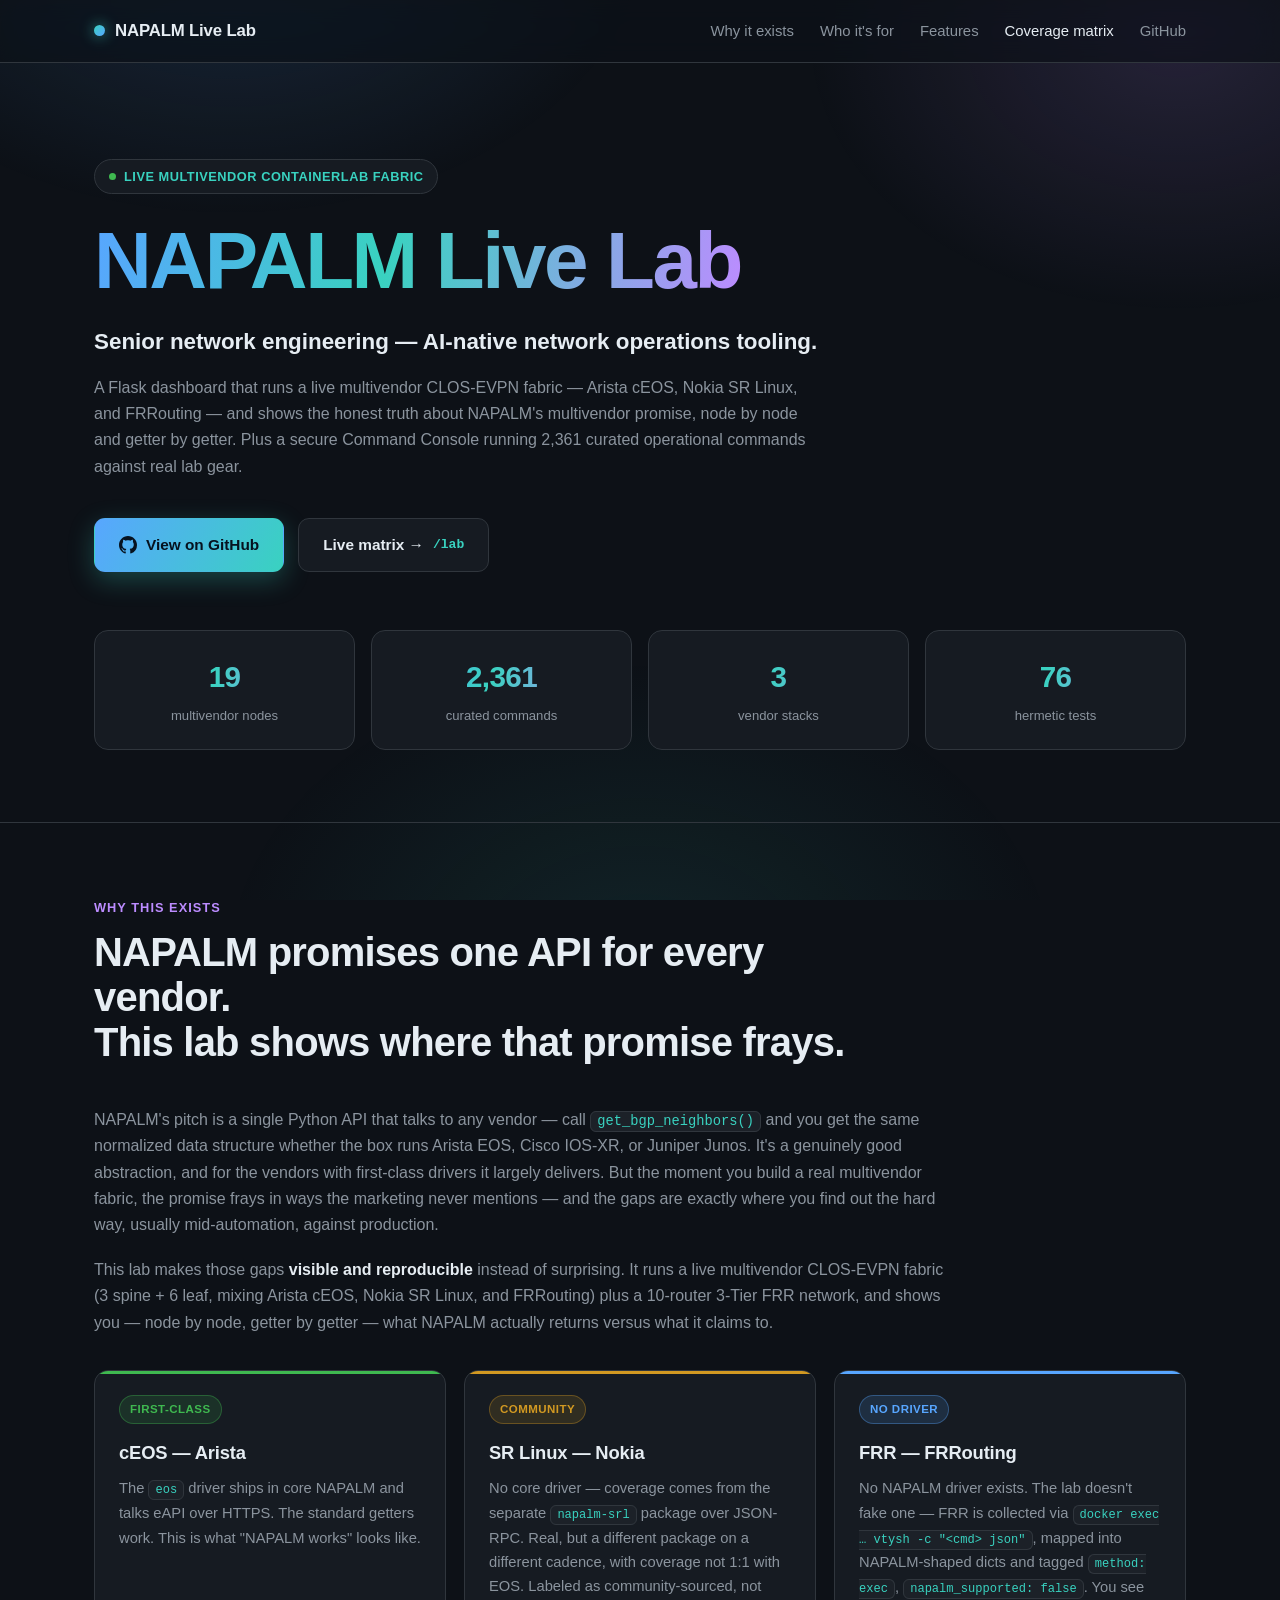
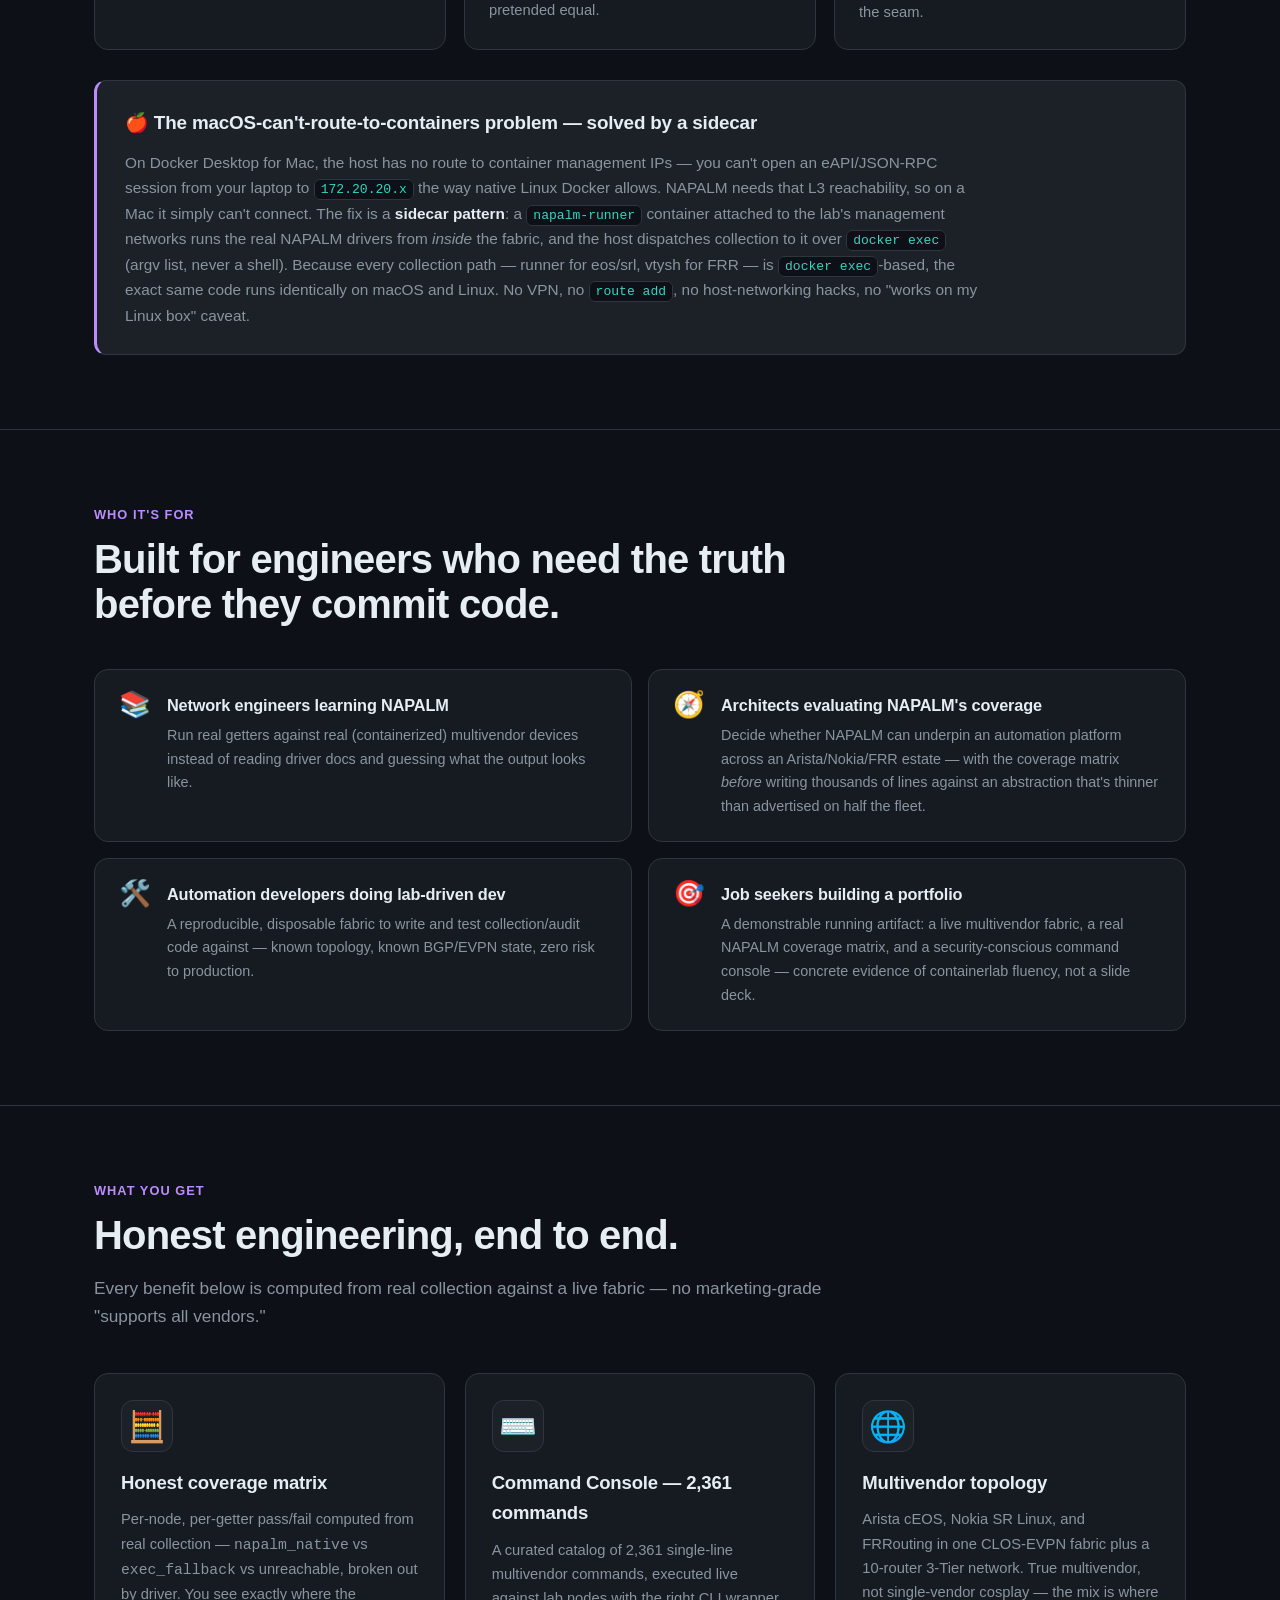
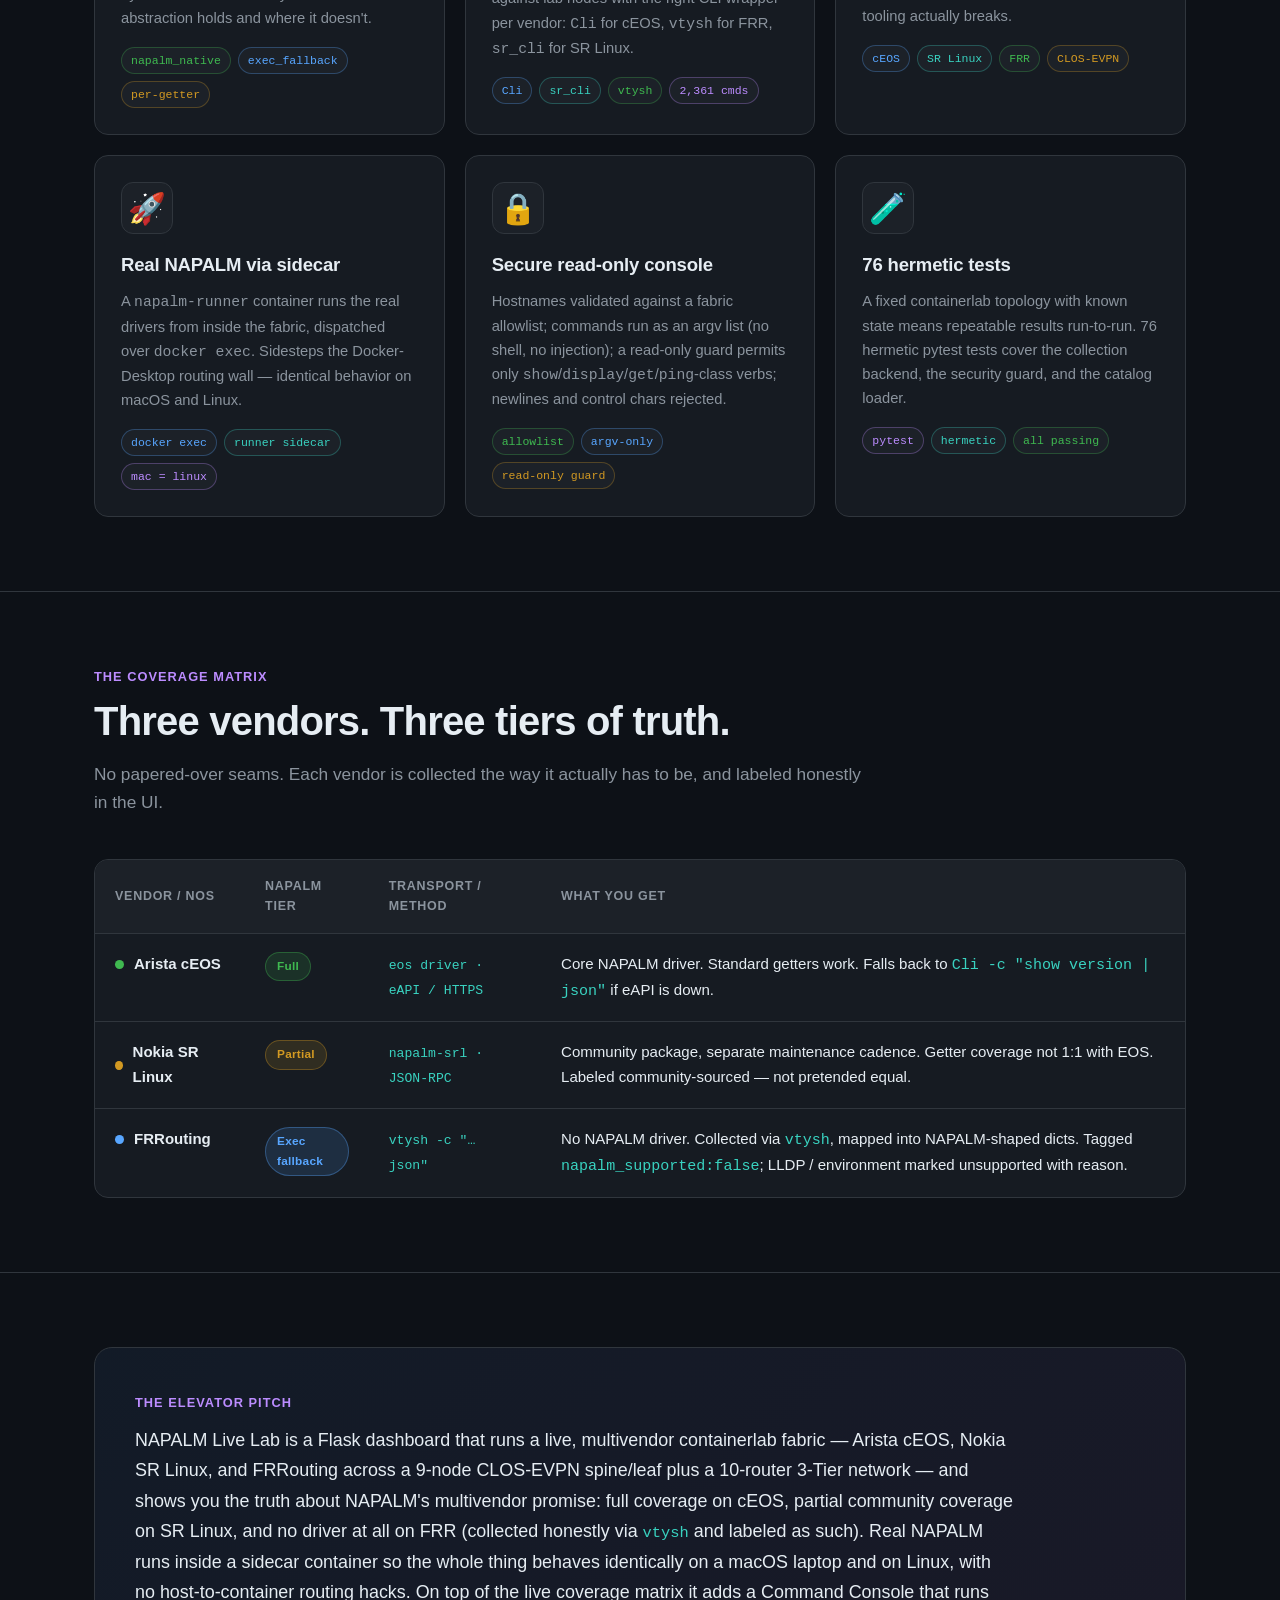
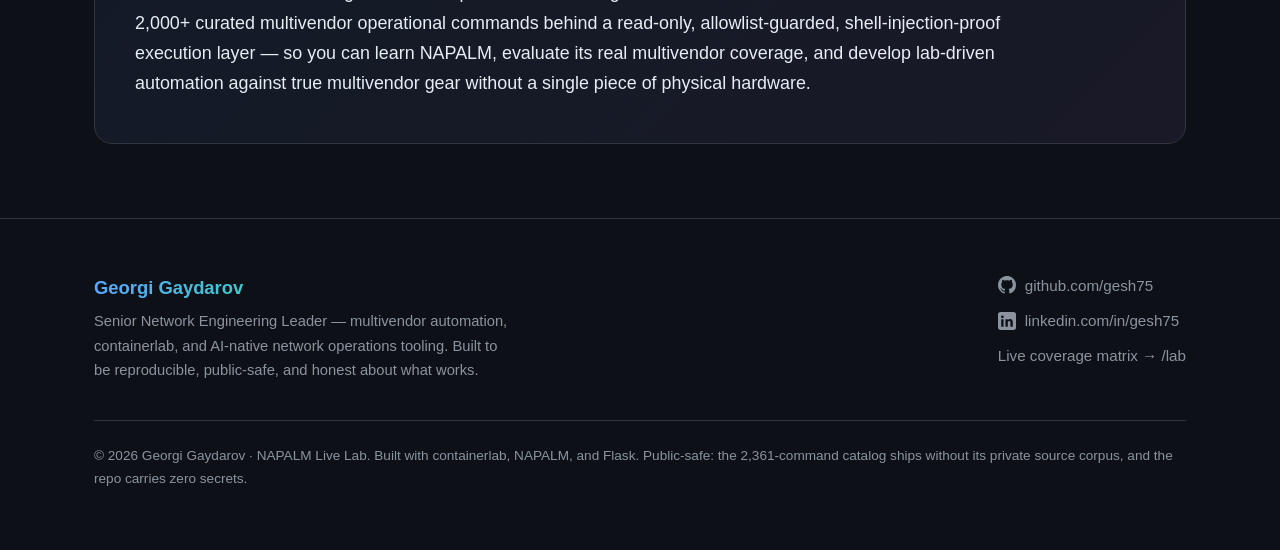
==== docs/index.html @ d0a453bf "feat: Command Console + docs + security hardening for public release Adds the Command Console — a cu" ====
<!DOCTYPE html>
<html lang="en">
<head>
<meta charset="UTF-8">
<meta name="viewport" content="width=device-width, initial-scale=1.0">
<title>NAPALM Live Lab — Multivendor Network Automation Truth Engine</title>
<meta name="description" content="A live multivendor containerlab fabric (Arista cEOS, Nokia SR Linux, FRRouting) that shows the honest truth about NAPALM's multivendor coverage — plus a secure command console running 2,361 curated operational commands.">
<meta name="author" content="Georgi Gaydarov">
<meta property="og:title" content="NAPALM Live Lab">
<meta property="og:description" content="Senior network engineering — AI-native network operations tooling. A live multivendor coverage matrix and secure command console for NAPALM.">
<meta property="og:type" content="website">
<style>
  :root{
    --bg:#0d1117;
    --card:#161b22;
    --card-2:#1c2128;
    --border:#30363d;
    --text:#e6edf3;
    --muted:#8b949e;
    --blue:#58a6ff;
    --cyan:#39d2c0;
    --green:#3fb950;
    --orange:#d29922;
    --purple:#bc8cff;
    --radius:14px;
    --maxw:1140px;
    --font:-apple-system,BlinkMacSystemFont,"Segoe UI",Roboto,Helvetica,Arial,"Apple Color Emoji","Segoe UI Emoji",sans-serif;
    --mono:ui-monospace,SFMono-Regular,"SF Mono",Menlo,Consolas,"Liberation Mono",monospace;
  }
  *{box-sizing:border-box;margin:0;padding:0;}
  html{scroll-behavior:smooth;}
  body{
    background:var(--bg);
    color:var(--text);
    font-family:var(--font);
    line-height:1.65;
    font-size:16px;
    -webkit-font-smoothing:antialiased;
    overflow-x:hidden;
  }
  a{color:var(--blue);text-decoration:none;transition:color .15s ease;}
  a:hover{color:var(--cyan);}
  .wrap{max-width:var(--maxw);margin:0 auto;padding:0 24px;}
  .gradient-text{
    background:linear-gradient(100deg,var(--blue) 0%,var(--cyan) 45%,var(--purple) 100%);
    -webkit-background-clip:text;
    background-clip:text;
    -webkit-text-fill-color:transparent;
    color:transparent;
  }

  /* ===== Background glow ===== */
  .bg-glow{
    position:fixed;inset:0;z-index:-1;pointer-events:none;
    background:
      radial-gradient(700px 480px at 18% -8%, rgba(88,166,255,.16), transparent 60%),
      radial-gradient(620px 460px at 92% 4%, rgba(188,140,255,.14), transparent 60%),
      radial-gradient(700px 520px at 50% 108%, rgba(57,210,192,.10), transparent 60%);
  }

  /* ===== Nav ===== */
  nav{
    position:sticky;top:0;z-index:50;
    backdrop-filter:saturate(160%) blur(12px);
    background:rgba(13,17,23,.72);
    border-bottom:1px solid var(--border);
  }
  nav .wrap{display:flex;align-items:center;justify-content:space-between;height:62px;}
  .brand{display:flex;align-items:center;gap:10px;font-weight:700;font-size:1.05rem;letter-spacing:-.01em;}
  .brand .dot{
    width:11px;height:11px;border-radius:50%;
    background:linear-gradient(135deg,var(--cyan),var(--blue));
    box-shadow:0 0 14px rgba(57,210,192,.7);
  }
  .nav-links{display:flex;gap:26px;align-items:center;}
  .nav-links a{color:var(--muted);font-size:.93rem;font-weight:500;}
  .nav-links a:hover{color:var(--text);}
  @media(max-width:720px){.nav-links{display:none;}}

  /* ===== Hero ===== */
  header.hero{padding:96px 0 72px;position:relative;}
  .eyebrow{
    display:inline-flex;align-items:center;gap:8px;
    font-size:.8rem;font-weight:600;letter-spacing:.04em;text-transform:uppercase;
    color:var(--cyan);
    border:1px solid var(--border);
    background:var(--card);
    padding:6px 14px;border-radius:999px;margin-bottom:26px;
  }
  .eyebrow .pulse{
    width:7px;height:7px;border-radius:50%;background:var(--green);
    box-shadow:0 0 0 0 rgba(63,185,80,.7);
    animation:pulse 2s infinite;
  }
  @keyframes pulse{
    0%{box-shadow:0 0 0 0 rgba(63,185,80,.6);}
    70%{box-shadow:0 0 0 9px rgba(63,185,80,0);}
    100%{box-shadow:0 0 0 0 rgba(63,185,80,0);}
  }
  h1.title{
    font-size:clamp(2.6rem,7vw,5rem);
    line-height:1.02;
    letter-spacing:-.03em;
    font-weight:800;
    margin-bottom:22px;
  }
  .tagline{
    font-size:clamp(1.05rem,2.4vw,1.4rem);
    color:var(--muted);
    max-width:760px;
    margin-bottom:14px;
    font-weight:400;
  }
  .tagline strong{color:var(--text);font-weight:600;}
  .subline{
    font-size:1rem;color:var(--muted);max-width:720px;margin-bottom:38px;
  }
  .cta{display:flex;gap:14px;flex-wrap:wrap;}
  .btn{
    display:inline-flex;align-items:center;gap:9px;
    padding:13px 24px;border-radius:11px;font-weight:600;font-size:.96rem;
    border:1px solid var(--border);transition:transform .15s ease,border-color .15s ease,box-shadow .15s ease;
  }
  .btn:hover{transform:translateY(-2px);}
  .btn-primary{
    background:linear-gradient(120deg,var(--blue),var(--cyan));
    color:#06121f;border-color:transparent;
    box-shadow:0 8px 26px rgba(57,210,192,.28);
  }
  .btn-primary:hover{color:#06121f;box-shadow:0 12px 34px rgba(57,210,192,.42);}
  .btn-ghost{background:var(--card);color:var(--text);}
  .btn-ghost:hover{border-color:var(--blue);color:var(--text);}

  /* ===== Stat strip ===== */
  .stats{
    display:grid;grid-template-columns:repeat(4,1fr);gap:16px;margin-top:58px;
  }
  .stat{
    background:var(--card);border:1px solid var(--border);border-radius:var(--radius);
    padding:22px 20px;text-align:center;
  }
  .stat .num{font-size:1.85rem;font-weight:800;letter-spacing:-.02em;}
  .stat .lbl{font-size:.82rem;color:var(--muted);margin-top:4px;}
  @media(max-width:720px){.stats{grid-template-columns:repeat(2,1fr);}}

  /* ===== Section scaffolding ===== */
  section{padding:74px 0;border-top:1px solid var(--border);}
  .section-head{margin-bottom:42px;max-width:780px;}
  .kicker{
    font-size:.8rem;font-weight:700;letter-spacing:.08em;text-transform:uppercase;
    color:var(--purple);margin-bottom:12px;
  }
  h2{font-size:clamp(1.7rem,3.6vw,2.5rem);font-weight:800;letter-spacing:-.02em;line-height:1.12;margin-bottom:16px;}
  .lead{color:var(--muted);font-size:1.08rem;}

  /* ===== Why prose ===== */
  .prose p{color:var(--muted);margin-bottom:18px;max-width:860px;}
  .prose p strong{color:var(--text);}
  .prose code{
    font-family:var(--mono);font-size:.86em;
    background:var(--card-2);border:1px solid var(--border);
    padding:2px 6px;border-radius:6px;color:var(--cyan);
  }
  .reality-grid{display:grid;grid-template-columns:repeat(3,1fr);gap:18px;margin:34px 0 8px;}
  .reality{
    background:var(--card);border:1px solid var(--border);border-radius:var(--radius);
    padding:24px;position:relative;overflow:hidden;
  }
  .reality::before{content:"";position:absolute;top:0;left:0;right:0;height:3px;}
  .reality.full::before{background:var(--green);}
  .reality.partial::before{background:var(--orange);}
  .reality.exec::before{background:var(--blue);}
  .reality .badge{
    display:inline-block;font-size:.72rem;font-weight:700;letter-spacing:.04em;text-transform:uppercase;
    padding:4px 10px;border-radius:999px;margin-bottom:14px;
  }
  .reality.full .badge{background:rgba(63,185,80,.14);color:var(--green);border:1px solid rgba(63,185,80,.35);}
  .reality.partial .badge{background:rgba(210,153,34,.14);color:var(--orange);border:1px solid rgba(210,153,34,.35);}
  .reality.exec .badge{background:rgba(88,166,255,.14);color:var(--blue);border:1px solid rgba(88,166,255,.35);}
  .reality h3{font-size:1.15rem;margin-bottom:8px;letter-spacing:-.01em;}
  .reality p{font-size:.92rem;color:var(--muted);margin:0;}
  .reality code{font-family:var(--mono);font-size:.82em;color:var(--cyan);}
  @media(max-width:840px){.reality-grid{grid-template-columns:1fr;}}

  .callout{
    margin-top:30px;background:var(--card-2);border:1px solid var(--border);
    border-left:3px solid var(--purple);border-radius:12px;padding:26px 28px;
  }
  .callout h3{font-size:1.18rem;margin-bottom:12px;display:flex;align-items:center;gap:10px;letter-spacing:-.01em;}
  .callout p{color:var(--muted);font-size:.96rem;margin-bottom:0;}
  .callout code{
    font-family:var(--mono);font-size:.85em;background:var(--bg);
    border:1px solid var(--border);padding:2px 6px;border-radius:6px;color:var(--cyan);
  }

  /* ===== Audience pills ===== */
  .audience{display:grid;grid-template-columns:repeat(2,1fr);gap:16px;}
  .aud{
    background:var(--card);border:1px solid var(--border);border-radius:var(--radius);
    padding:22px 24px;display:flex;gap:16px;align-items:flex-start;
  }
  .aud .ico{font-size:1.6rem;line-height:1;flex-shrink:0;}
  .aud h4{font-size:1.02rem;margin-bottom:5px;letter-spacing:-.01em;}
  .aud p{font-size:.9rem;color:var(--muted);margin:0;}
  @media(max-width:760px){.audience{grid-template-columns:1fr;}}

  /* ===== Feature cards ===== */
  .cards{display:grid;grid-template-columns:repeat(3,1fr);gap:20px;}
  .card{
    background:var(--card);border:1px solid var(--border);border-radius:var(--radius);
    padding:26px;transition:transform .18s ease,border-color .18s ease,box-shadow .18s ease;
    position:relative;
  }
  .card:hover{transform:translateY(-4px);border-color:var(--blue);box-shadow:0 16px 40px rgba(0,0,0,.35);}
  .card .icon{
    font-size:1.9rem;width:52px;height:52px;border-radius:12px;
    display:flex;align-items:center;justify-content:center;
    background:var(--card-2);border:1px solid var(--border);margin-bottom:16px;
  }
  .card h3{font-size:1.16rem;margin-bottom:9px;letter-spacing:-.01em;}
  .card p{font-size:.92rem;color:var(--muted);margin-bottom:16px;}
  .tags{display:flex;flex-wrap:wrap;gap:7px;}
  .tag{
    font-family:var(--mono);font-size:.72rem;font-weight:500;
    background:var(--card-2);border:1px solid var(--border);
    color:var(--muted);padding:3px 9px;border-radius:999px;
  }
  .tag.b{color:var(--blue);border-color:rgba(88,166,255,.3);}
  .tag.c{color:var(--cyan);border-color:rgba(57,210,192,.3);}
  .tag.g{color:var(--green);border-color:rgba(63,185,80,.3);}
  .tag.o{color:var(--orange);border-color:rgba(210,153,34,.3);}
  .tag.p{color:var(--purple);border-color:rgba(188,140,255,.3);}
  @media(max-width:920px){.cards{grid-template-columns:repeat(2,1fr);}}
  @media(max-width:620px){.cards{grid-template-columns:1fr;}}

  /* ===== Coverage table ===== */
  .table-wrap{
    border:1px solid var(--border);border-radius:var(--radius);overflow:hidden;
    background:var(--card);
  }
  table{width:100%;border-collapse:collapse;font-size:.94rem;}
  thead th{
    text-align:left;padding:16px 20px;font-size:.78rem;font-weight:700;
    letter-spacing:.06em;text-transform:uppercase;color:var(--muted);
    background:var(--card-2);border-bottom:1px solid var(--border);
  }
  tbody td{padding:18px 20px;border-bottom:1px solid var(--border);vertical-align:top;}
  tbody tr:last-child td{border-bottom:none;}
  tbody tr:hover{background:rgba(88,166,255,.04);}
  .vendor{font-weight:700;display:flex;align-items:center;gap:10px;}
  .vendor .swatch{width:9px;height:9px;border-radius:50%;}
  .pill{
    display:inline-block;font-size:.74rem;font-weight:700;padding:4px 11px;border-radius:999px;
    letter-spacing:.02em;
  }
  .pill.full{background:rgba(63,185,80,.14);color:var(--green);border:1px solid rgba(63,185,80,.35);}
  .pill.partial{background:rgba(210,153,34,.14);color:var(--orange);border:1px solid rgba(210,153,34,.35);}
  .pill.exec{background:rgba(88,166,255,.14);color:var(--blue);border:1px solid rgba(88,166,255,.35);}
  td .meth{font-family:var(--mono);font-size:.82rem;color:var(--cyan);}
  td .note{color:var(--muted);font-size:.86rem;}
  @media(max-width:680px){
    table{font-size:.84rem;}
    thead th,tbody td{padding:12px 12px;}
    .hide-sm{display:none;}
  }

  /* ===== Pitch band ===== */
  .pitch{
    background:linear-gradient(135deg,rgba(88,166,255,.07),rgba(188,140,255,.07));
    border:1px solid var(--border);border-radius:18px;padding:44px 40px;
  }
  .pitch p{font-size:1.12rem;color:var(--text);max-width:880px;line-height:1.7;}
  .pitch code{font-family:var(--mono);font-size:.86em;color:var(--cyan);}
  @media(max-width:640px){.pitch{padding:30px 22px;}.pitch p{font-size:1rem;}}

  /* ===== Footer ===== */
  footer{border-top:1px solid var(--border);padding:54px 0 64px;}
  .foot{display:flex;flex-wrap:wrap;justify-content:space-between;gap:28px;align-items:flex-start;}
  .foot .who{max-width:420px;}
  .foot .who .name{font-size:1.15rem;font-weight:700;margin-bottom:6px;}
  .foot .who p{color:var(--muted);font-size:.92rem;}
  .foot-links{display:flex;flex-direction:column;gap:10px;}
  .foot-links a{display:inline-flex;align-items:center;gap:9px;color:var(--muted);font-weight:500;font-size:.95rem;}
  .foot-links a:hover{color:var(--cyan);}
  .copyright{margin-top:38px;padding-top:24px;border-top:1px solid var(--border);color:var(--muted);font-size:.85rem;}
</style>
</head>
<body>
<div class="bg-glow"></div>

<nav>
  <div class="wrap">
    <div class="brand"><span class="dot"></span>NAPALM&nbsp;Live&nbsp;Lab</div>
    <div class="nav-links">
      <a href="#why">Why it exists</a>
      <a href="#audience">Who it's for</a>
      <a href="#features">Features</a>
      <a href="#coverage">Coverage matrix</a>
      <a href="https://github.com/gesh75/napalm-live-lab">GitHub</a>
    </div>
  </div>
</nav>

<header class="hero">
  <div class="wrap">
    <span class="eyebrow"><span class="pulse"></span>Live multivendor containerlab fabric</span>
    <h1 class="title"><span class="gradient-text">NAPALM Live Lab</span></h1>
    <p class="tagline"><strong>Senior network engineering — AI-native network operations tooling.</strong></p>
    <p class="subline">A Flask dashboard that runs a live multivendor CLOS-EVPN fabric — Arista cEOS, Nokia SR Linux, and FRRouting — and shows the honest truth about NAPALM's multivendor promise, node by node and getter by getter. Plus a secure Command Console running 2,361 curated operational commands against real lab gear.</p>
    <div class="cta">
      <a class="btn btn-primary" href="https://github.com/gesh75/napalm-live-lab">
        <svg width="18" height="18" viewBox="0 0 16 16" fill="currentColor" aria-hidden="true"><path d="M8 0C3.58 0 0 3.58 0 8c0 3.54 2.29 6.53 5.47 7.59.4.07.55-.17.55-.38 0-.19-.01-.82-.01-1.49-2.01.37-2.53-.49-2.69-.94-.09-.23-.48-.94-.82-1.13-.28-.15-.68-.52-.01-.53.63-.01 1.08.58 1.23.82.72 1.21 1.87.87 2.33.66.07-.52.28-.87.51-1.07-1.78-.2-3.64-.89-3.64-3.95 0-.87.31-1.59.82-2.15-.08-.2-.36-1.02.08-2.12 0 0 .67-.21 2.2.82.64-.18 1.32-.27 2-.27.68 0 1.36.09 2 .27 1.53-1.04 2.2-.82 2.2-.82.44 1.1.16 1.92.08 2.12.51.56.82 1.27.82 2.15 0 3.07-1.87 3.75-3.65 3.95.29.25.54.73.54 1.48 0 1.07-.01 1.93-.01 2.2 0 .21.15.46.55.38A8.01 8.01 0 0016 8c0-4.42-3.58-8-8-8z"/></svg>
        View on GitHub
      </a>
      <a class="btn btn-ghost" href="/lab">
        Live matrix → <code style="font-family:var(--mono);font-size:.85em;color:var(--cyan)">/lab</code>
      </a>
    </div>

    <div class="stats">
      <div class="stat"><div class="num gradient-text">19</div><div class="lbl">multivendor nodes</div></div>
      <div class="stat"><div class="num gradient-text">2,361</div><div class="lbl">curated commands</div></div>
      <div class="stat"><div class="num gradient-text">3</div><div class="lbl">vendor stacks</div></div>
      <div class="stat"><div class="num gradient-text">76</div><div class="lbl">hermetic tests</div></div>
    </div>
  </div>
</header>

<!-- ============ WHY ============ -->
<section id="why">
  <div class="wrap">
    <div class="section-head">
      <div class="kicker">Why this exists</div>
      <h2>NAPALM promises one API for every vendor.<br>This lab shows where that promise frays.</h2>
    </div>
    <div class="prose">
      <p>NAPALM's pitch is a single Python API that talks to any vendor — call <code>get_bgp_neighbors()</code> and you get the same normalized data structure whether the box runs Arista EOS, Cisco IOS-XR, or Juniper Junos. It's a genuinely good abstraction, and for the vendors with first-class drivers it largely delivers. But the moment you build a real multivendor fabric, the promise frays in ways the marketing never mentions — and the gaps are exactly where you find out the hard way, usually mid-automation, against production.</p>
      <p>This lab makes those gaps <strong>visible and reproducible</strong> instead of surprising. It runs a live multivendor CLOS-EVPN fabric (3 spine + 6 leaf, mixing Arista cEOS, Nokia SR Linux, and FRRouting) plus a 10-router 3-Tier FRR network, and shows you — node by node, getter by getter — what NAPALM actually returns versus what it claims to.</p>

      <div class="reality-grid">
        <div class="reality full">
          <span class="badge">First-class</span>
          <h3>cEOS — Arista</h3>
          <p>The <code>eos</code> driver ships in core NAPALM and talks eAPI over HTTPS. The standard getters work. This is what "NAPALM works" looks like.</p>
        </div>
        <div class="reality partial">
          <span class="badge">Community</span>
          <h3>SR Linux — Nokia</h3>
          <p>No core driver — coverage comes from the separate <code>napalm-srl</code> package over JSON-RPC. Real, but a different package on a different cadence, with coverage not 1:1 with EOS. Labeled as community-sourced, not pretended equal.</p>
        </div>
        <div class="reality exec">
          <span class="badge">No driver</span>
          <h3>FRR — FRRouting</h3>
          <p>No NAPALM driver exists. The lab doesn't fake one — FRR is collected via <code>docker exec … vtysh -c "&lt;cmd&gt; json"</code>, mapped into NAPALM-shaped dicts and tagged <code>method: exec</code>, <code>napalm_supported: false</code>. You see the seam.</p>
        </div>
      </div>

      <div class="callout">
        <h3>🍎 The macOS-can't-route-to-containers problem — solved by a sidecar</h3>
        <p>On Docker Desktop for Mac, the host has no route to container management IPs — you can't open an eAPI/JSON-RPC session from your laptop to <code>172.20.20.x</code> the way native Linux Docker allows. NAPALM needs that L3 reachability, so on a Mac it simply can't connect. The fix is a <strong>sidecar pattern</strong>: a <code>napalm-runner</code> container attached to the lab's management networks runs the real NAPALM drivers from <em>inside</em> the fabric, and the host dispatches collection to it over <code>docker exec</code> (argv list, never a shell). Because every collection path — runner for eos/srl, vtysh for FRR — is <code>docker exec</code>-based, the exact same code runs identically on macOS and Linux. No VPN, no <code>route add</code>, no host-networking hacks, no "works on my Linux box" caveat.</p>
      </div>
    </div>
  </div>
</section>

<!-- ============ AUDIENCE ============ -->
<section id="audience">
  <div class="wrap">
    <div class="section-head">
      <div class="kicker">Who it's for</div>
      <h2>Built for engineers who need the truth before they commit code.</h2>
    </div>
    <div class="audience">
      <div class="aud">
        <span class="ico">📚</span>
        <div>
          <h4>Network engineers learning NAPALM</h4>
          <p>Run real getters against real (containerized) multivendor devices instead of reading driver docs and guessing what the output looks like.</p>
        </div>
      </div>
      <div class="aud">
        <span class="ico">🧭</span>
        <div>
          <h4>Architects evaluating NAPALM's coverage</h4>
          <p>Decide whether NAPALM can underpin an automation platform across an Arista/Nokia/FRR estate — with the coverage matrix <em>before</em> writing thousands of lines against an abstraction that's thinner than advertised on half the fleet.</p>
        </div>
      </div>
      <div class="aud">
        <span class="ico">🛠️</span>
        <div>
          <h4>Automation developers doing lab-driven dev</h4>
          <p>A reproducible, disposable fabric to write and test collection/audit code against — known topology, known BGP/EVPN state, zero risk to production.</p>
        </div>
      </div>
      <div class="aud">
        <span class="ico">🎯</span>
        <div>
          <h4>Job seekers building a portfolio</h4>
          <p>A demonstrable running artifact: a live multivendor fabric, a real NAPALM coverage matrix, and a security-conscious command console — concrete evidence of containerlab fluency, not a slide deck.</p>
        </div>
      </div>
    </div>
  </div>
</section>

<!-- ============ FEATURES ============ -->
<section id="features">
  <div class="wrap">
    <div class="section-head">
      <div class="kicker">What you get</div>
      <h2>Honest engineering, end to end.</h2>
      <p class="lead">Every benefit below is computed from real collection against a live fabric — no marketing-grade "supports all vendors."</p>
    </div>
    <div class="cards">
      <div class="card">
        <div class="icon">🧮</div>
        <h3>Honest coverage matrix</h3>
        <p>Per-node, per-getter pass/fail computed from real collection — <code>napalm_native</code> vs <code>exec_fallback</code> vs unreachable, broken out by driver. You see exactly where the abstraction holds and where it doesn't.</p>
        <div class="tags"><span class="tag g">napalm_native</span><span class="tag b">exec_fallback</span><span class="tag o">per-getter</span></div>
      </div>
      <div class="card">
        <div class="icon">⌨️</div>
        <h3>Command Console — 2,361 commands</h3>
        <p>A curated catalog of 2,361 single-line multivendor commands, executed live against lab nodes with the right CLI wrapper per vendor: <code>Cli</code> for cEOS, <code>vtysh</code> for FRR, <code>sr_cli</code> for SR Linux.</p>
        <div class="tags"><span class="tag b">Cli</span><span class="tag c">sr_cli</span><span class="tag g">vtysh</span><span class="tag p">2,361 cmds</span></div>
      </div>
      <div class="card">
        <div class="icon">🌐</div>
        <h3>Multivendor topology</h3>
        <p>Arista cEOS, Nokia SR Linux, and FRRouting in one CLOS-EVPN fabric plus a 10-router 3-Tier network. True multivendor, not single-vendor cosplay — the mix is where tooling actually breaks.</p>
        <div class="tags"><span class="tag b">cEOS</span><span class="tag c">SR Linux</span><span class="tag g">FRR</span><span class="tag o">CLOS-EVPN</span></div>
      </div>
      <div class="card">
        <div class="icon">🚀</div>
        <h3>Real NAPALM via sidecar</h3>
        <p>A <code>napalm-runner</code> container runs the real drivers from inside the fabric, dispatched over <code>docker exec</code>. Sidesteps the Docker-Desktop routing wall — identical behavior on macOS and Linux.</p>
        <div class="tags"><span class="tag b">docker exec</span><span class="tag c">runner sidecar</span><span class="tag p">mac = linux</span></div>
      </div>
      <div class="card">
        <div class="icon">🔒</div>
        <h3>Secure read-only console</h3>
        <p>Hostnames validated against a fabric allowlist; commands run as an argv list (no shell, no injection); a read-only guard permits only <code>show</code>/<code>display</code>/<code>get</code>/<code>ping</code>-class verbs; newlines and control chars rejected.</p>
        <div class="tags"><span class="tag g">allowlist</span><span class="tag b">argv-only</span><span class="tag o">read-only guard</span></div>
      </div>
      <div class="card">
        <div class="icon">🧪</div>
        <h3>76 hermetic tests</h3>
        <p>A fixed containerlab topology with known state means repeatable results run-to-run. 76 hermetic pytest tests cover the collection backend, the security guard, and the catalog loader.</p>
        <div class="tags"><span class="tag p">pytest</span><span class="tag c">hermetic</span><span class="tag g">all passing</span></div>
      </div>
    </div>
  </div>
</section>

<!-- ============ COVERAGE TABLE ============ -->
<section id="coverage">
  <div class="wrap">
    <div class="section-head">
      <div class="kicker">The coverage matrix</div>
      <h2>Three vendors. Three tiers of truth.</h2>
      <p class="lead">No papered-over seams. Each vendor is collected the way it actually has to be, and labeled honestly in the UI.</p>
    </div>
    <div class="table-wrap">
      <table>
        <thead>
          <tr>
            <th>Vendor / NOS</th>
            <th>NAPALM tier</th>
            <th class="hide-sm">Transport / method</th>
            <th>What you get</th>
          </tr>
        </thead>
        <tbody>
          <tr>
            <td><span class="vendor"><span class="swatch" style="background:var(--green)"></span>Arista cEOS</span></td>
            <td><span class="pill full">Full</span></td>
            <td class="hide-sm"><span class="meth">eos driver · eAPI / HTTPS</span></td>
            <td class="note">Core NAPALM driver. Standard getters work. Falls back to <code style="font-family:var(--mono);color:var(--cyan)">Cli -c "show version | json"</code> if eAPI is down.</td>
          </tr>
          <tr>
            <td><span class="vendor"><span class="swatch" style="background:var(--orange)"></span>Nokia SR Linux</span></td>
            <td><span class="pill partial">Partial</span></td>
            <td class="hide-sm"><span class="meth">napalm-srl · JSON-RPC</span></td>
            <td class="note">Community package, separate maintenance cadence. Getter coverage not 1:1 with EOS. Labeled community-sourced — not pretended equal.</td>
          </tr>
          <tr>
            <td><span class="vendor"><span class="swatch" style="background:var(--blue)"></span>FRRouting</span></td>
            <td><span class="pill exec">Exec fallback</span></td>
            <td class="hide-sm"><span class="meth">vtysh -c "… json"</span></td>
            <td class="note">No NAPALM driver. Collected via <code style="font-family:var(--mono);color:var(--cyan)">vtysh</code>, mapped into NAPALM-shaped dicts. Tagged <code style="font-family:var(--mono);color:var(--cyan)">napalm_supported:false</code>; LLDP / environment marked unsupported with reason.</td>
          </tr>
        </tbody>
      </table>
    </div>
  </div>
</section>

<!-- ============ PITCH ============ -->
<section id="pitch">
  <div class="wrap">
    <div class="pitch">
      <div class="kicker">The elevator pitch</div>
      <p>NAPALM Live Lab is a Flask dashboard that runs a live, multivendor containerlab fabric — Arista cEOS, Nokia SR Linux, and FRRouting across a 9-node CLOS-EVPN spine/leaf plus a 10-router 3-Tier network — and shows you the truth about NAPALM's multivendor promise: full coverage on cEOS, partial community coverage on SR Linux, and no driver at all on FRR (collected honestly via <code>vtysh</code> and labeled as such). Real NAPALM runs inside a sidecar container so the whole thing behaves identically on a macOS laptop and on Linux, with no host-to-container routing hacks. On top of the live coverage matrix it adds a Command Console that runs 2,000+ curated multivendor operational commands behind a read-only, allowlist-guarded, shell-injection-proof execution layer — so you can learn NAPALM, evaluate its real multivendor coverage, and develop lab-driven automation against true multivendor gear without a single piece of physical hardware.</p>
    </div>
  </div>
</section>

<!-- ============ FOOTER ============ -->
<footer>
  <div class="wrap">
    <div class="foot">
      <div class="who">
        <div class="name gradient-text">Georgi Gaydarov</div>
        <p>Senior Network Engineering Leader — multivendor automation, containerlab, and AI-native network operations tooling. Built to be reproducible, public-safe, and honest about what works.</p>
      </div>
      <div class="foot-links">
        <a href="https://github.com/gesh75/napalm-live-lab">
          <svg width="18" height="18" viewBox="0 0 16 16" fill="currentColor" aria-hidden="true"><path d="M8 0C3.58 0 0 3.58 0 8c0 3.54 2.29 6.53 5.47 7.59.4.07.55-.17.55-.38 0-.19-.01-.82-.01-1.49-2.01.37-2.53-.49-2.69-.94-.09-.23-.48-.94-.82-1.13-.28-.15-.68-.52-.01-.53.63-.01 1.08.58 1.23.82.72 1.21 1.87.87 2.33.66.07-.52.28-.87.51-1.07-1.78-.2-3.64-.89-3.64-3.95 0-.87.31-1.59.82-2.15-.08-.2-.36-1.02.08-2.12 0 0 .67-.21 2.2.82.64-.18 1.32-.27 2-.27.68 0 1.36.09 2 .27 1.53-1.04 2.2-.82 2.2-.82.44 1.1.16 1.92.08 2.12.51.56.82 1.27.82 2.15 0 3.07-1.87 3.75-3.65 3.95.29.25.54.73.54 1.48 0 1.07-.01 1.93-.01 2.2 0 .21.15.46.55.38A8.01 8.01 0 0016 8c0-4.42-3.58-8-8-8z"/></svg>
          github.com/gesh75
        </a>
        <a href="https://linkedin.com/in/gesh75">
          <svg width="18" height="18" viewBox="0 0 16 16" fill="currentColor" aria-hidden="true"><path d="M13.63 0H2.37A2.37 2.37 0 000 2.37v11.26A2.37 2.37 0 002.37 16h11.26A2.37 2.37 0 0016 13.63V2.37A2.37 2.37 0 0013.63 0zM4.94 13.13H2.86V6.41h2.08v6.72zM3.9 5.5a1.21 1.21 0 110-2.42 1.21 1.21 0 010 2.42zm9.23 7.63h-2.08V9.86c0-.78-.01-1.78-1.08-1.78s-1.25.85-1.25 1.72v3.33H6.64V6.41h2v.92h.03c.28-.53.96-1.08 1.97-1.08 2.11 0 2.5 1.39 2.5 3.19v3.69z"/></svg>
          linkedin.com/in/gesh75
        </a>
        <a href="/lab">Live coverage matrix → /lab</a>
      </div>
    </div>
    <div class="copyright">
      © <span id="yr"></span> Georgi Gaydarov · NAPALM Live Lab. Built with containerlab, NAPALM, and Flask. Public-safe: the 2,361-command catalog ships without its private source corpus, and the repo carries zero secrets.
    </div>
  </div>
</footer>

<script>
  document.getElementById('yr').textContent = new Date().getFullYear();
  // Subtle nav active-state on scroll
  const links = [...document.querySelectorAll('.nav-links a[href^="#"]')];
  const map = links.map(a => ({a, sec: document.querySelector(a.getAttribute('href'))})).filter(x => x.sec);
  const obs = new IntersectionObserver(entries => {
    entries.forEach(e => {
      if (e.isIntersecting) {
        map.forEach(({a, sec}) => a.style.color = (sec === e.target) ? 'var(--text)' : '');
      }
    });
  }, {rootMargin: '-45% 0px -50% 0px'});
  map.forEach(({sec}) => obs.observe(sec));
</script>
</body>
</html>
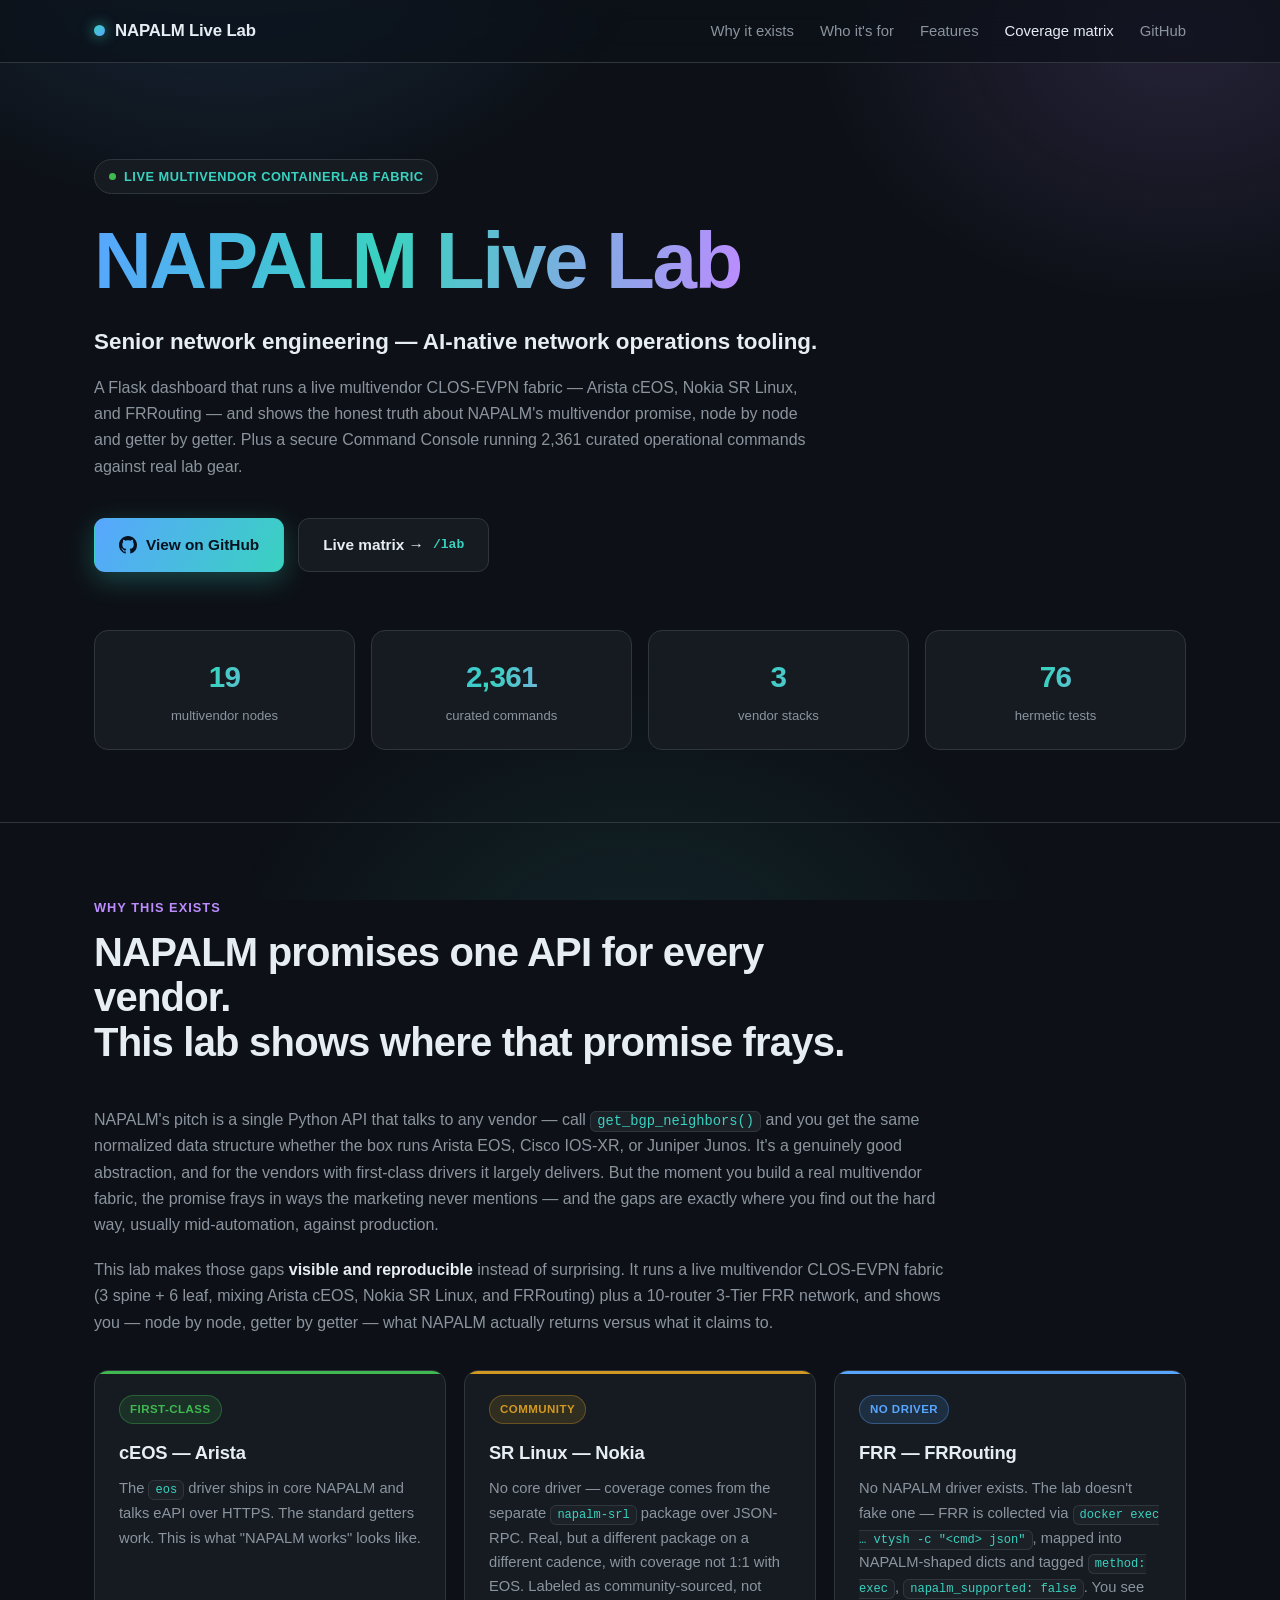
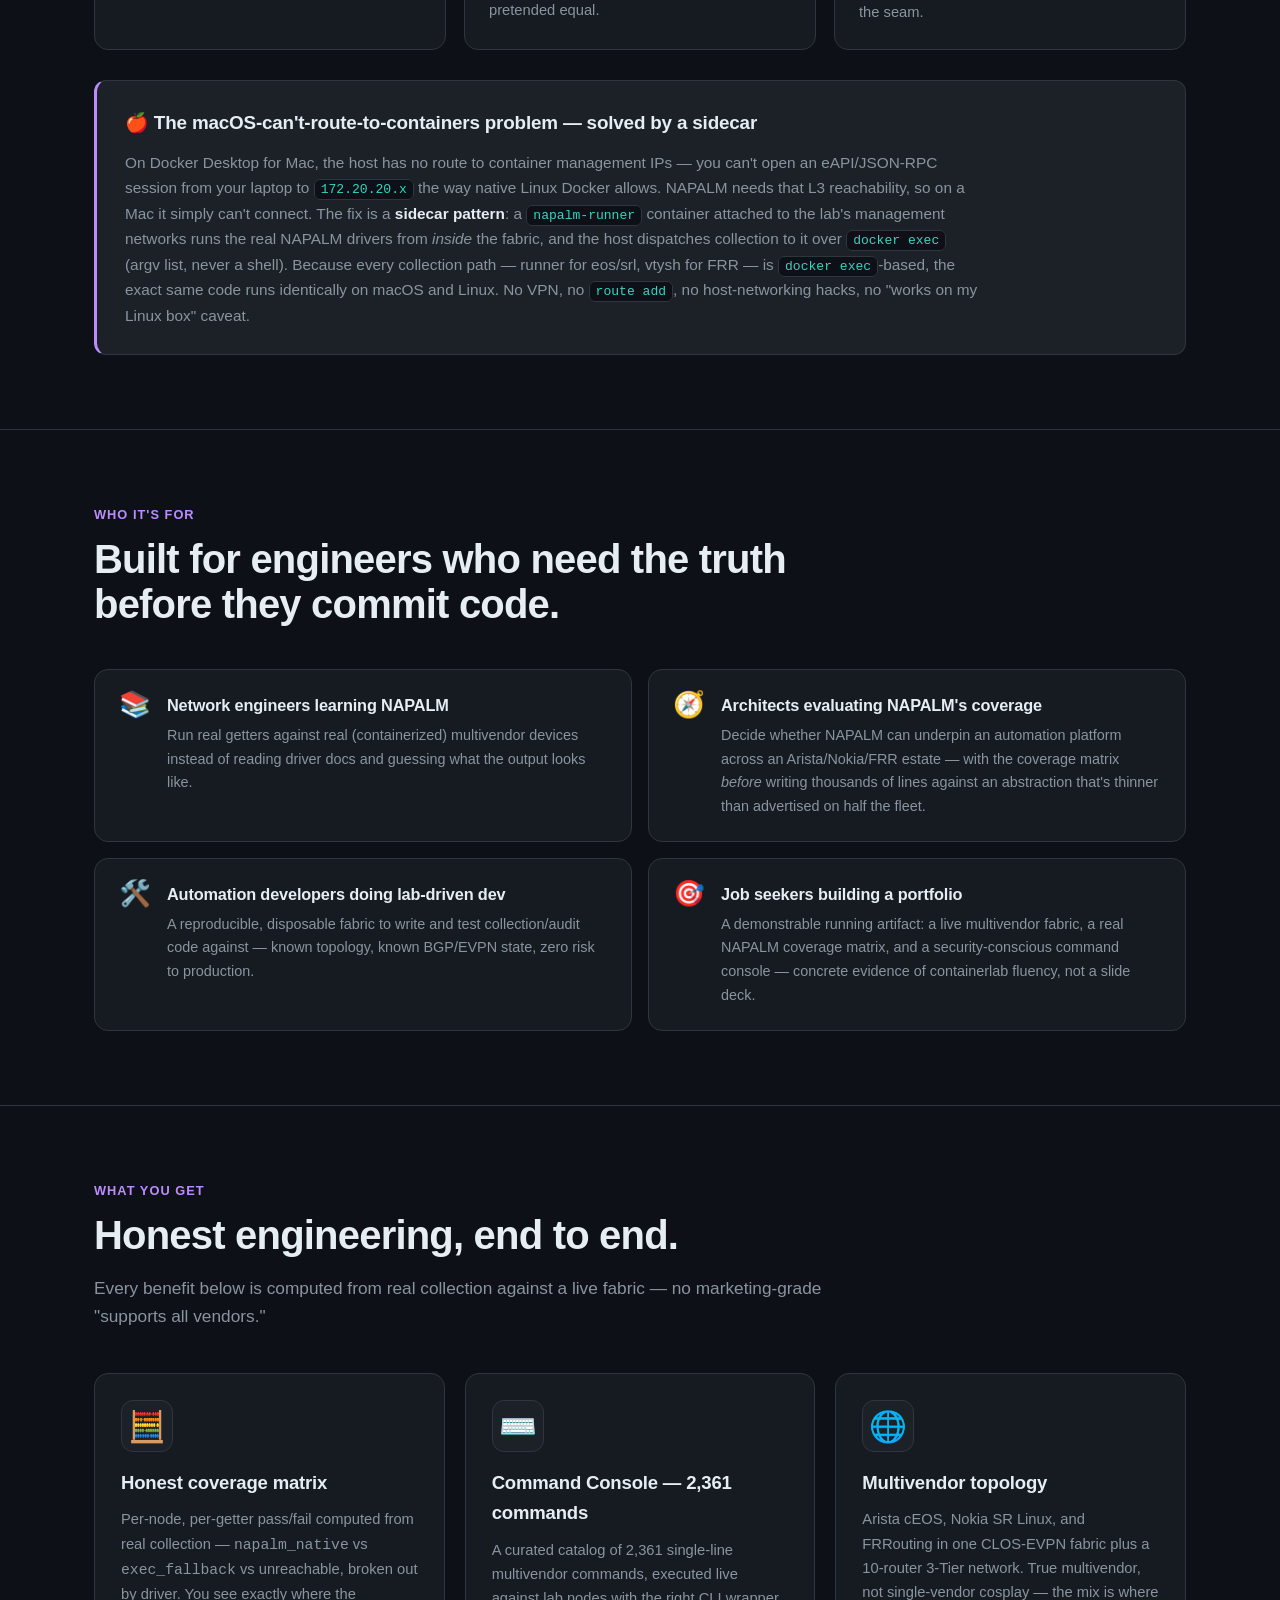
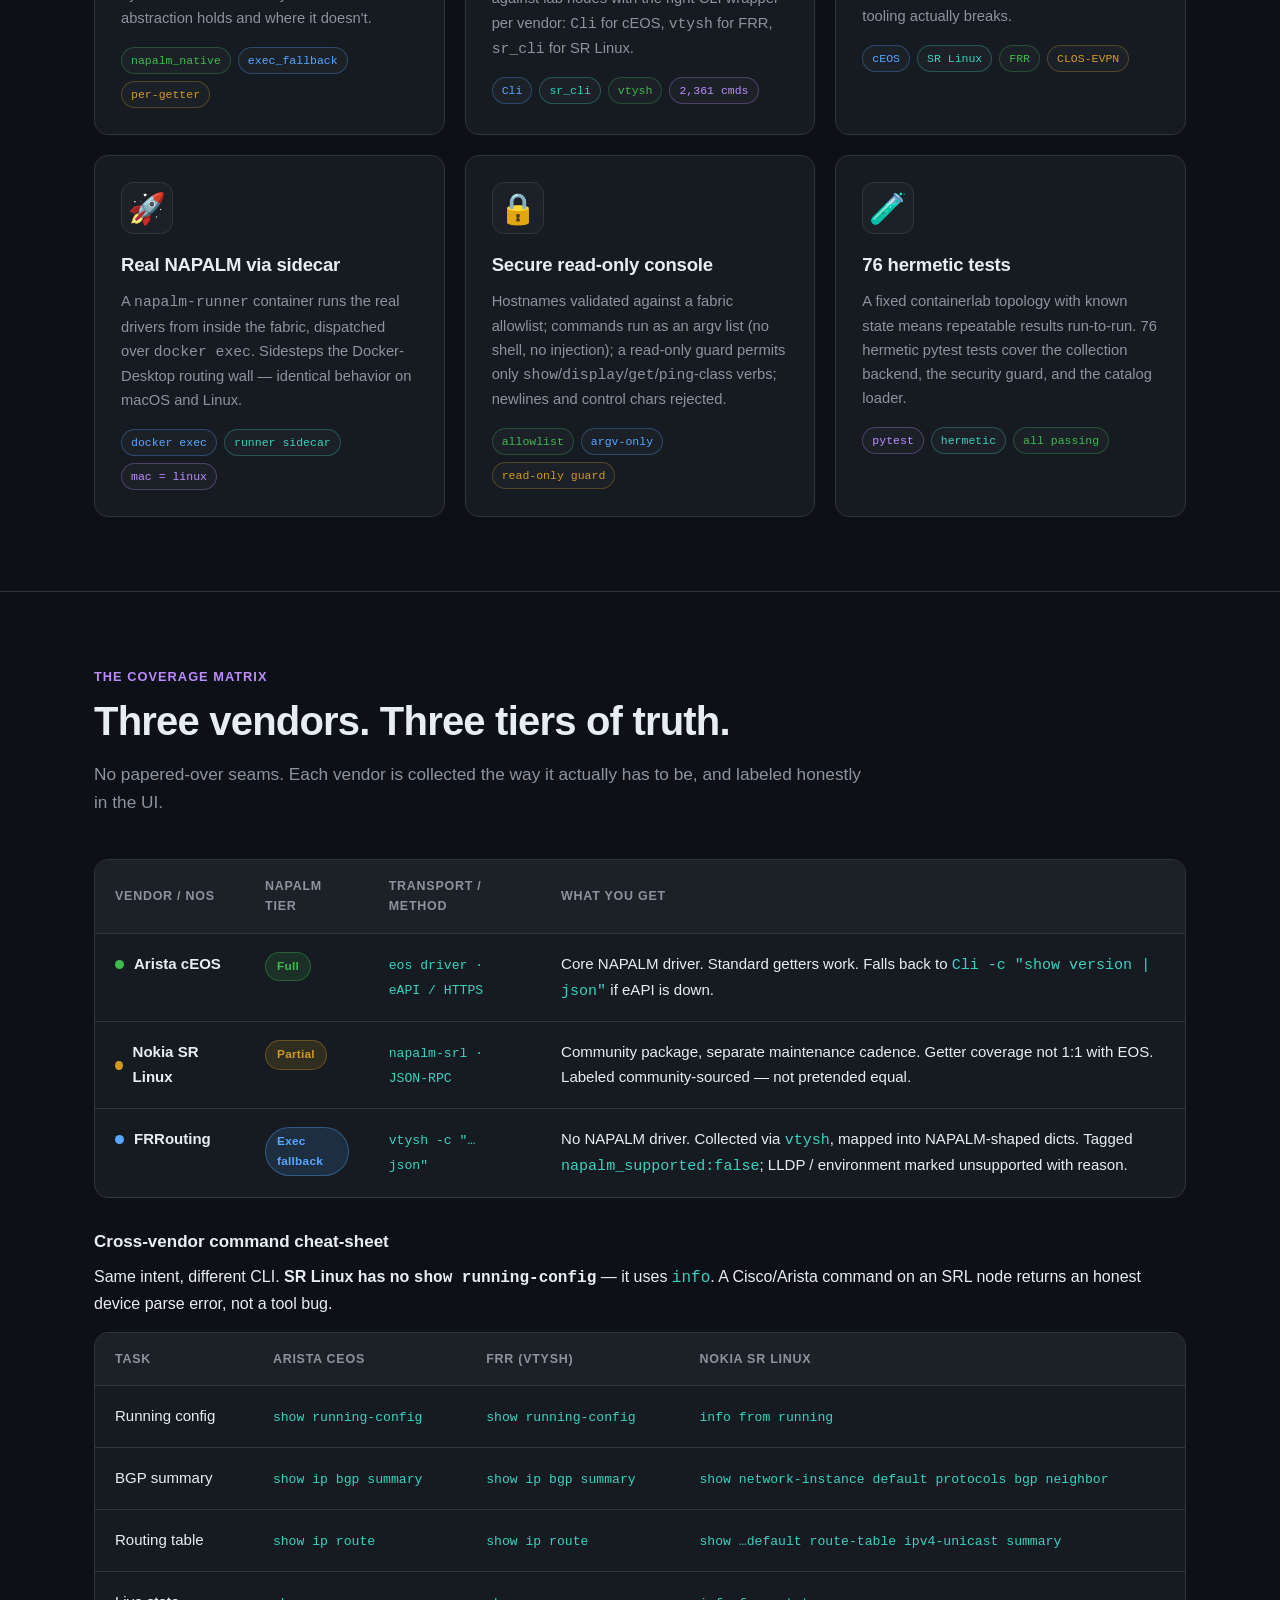
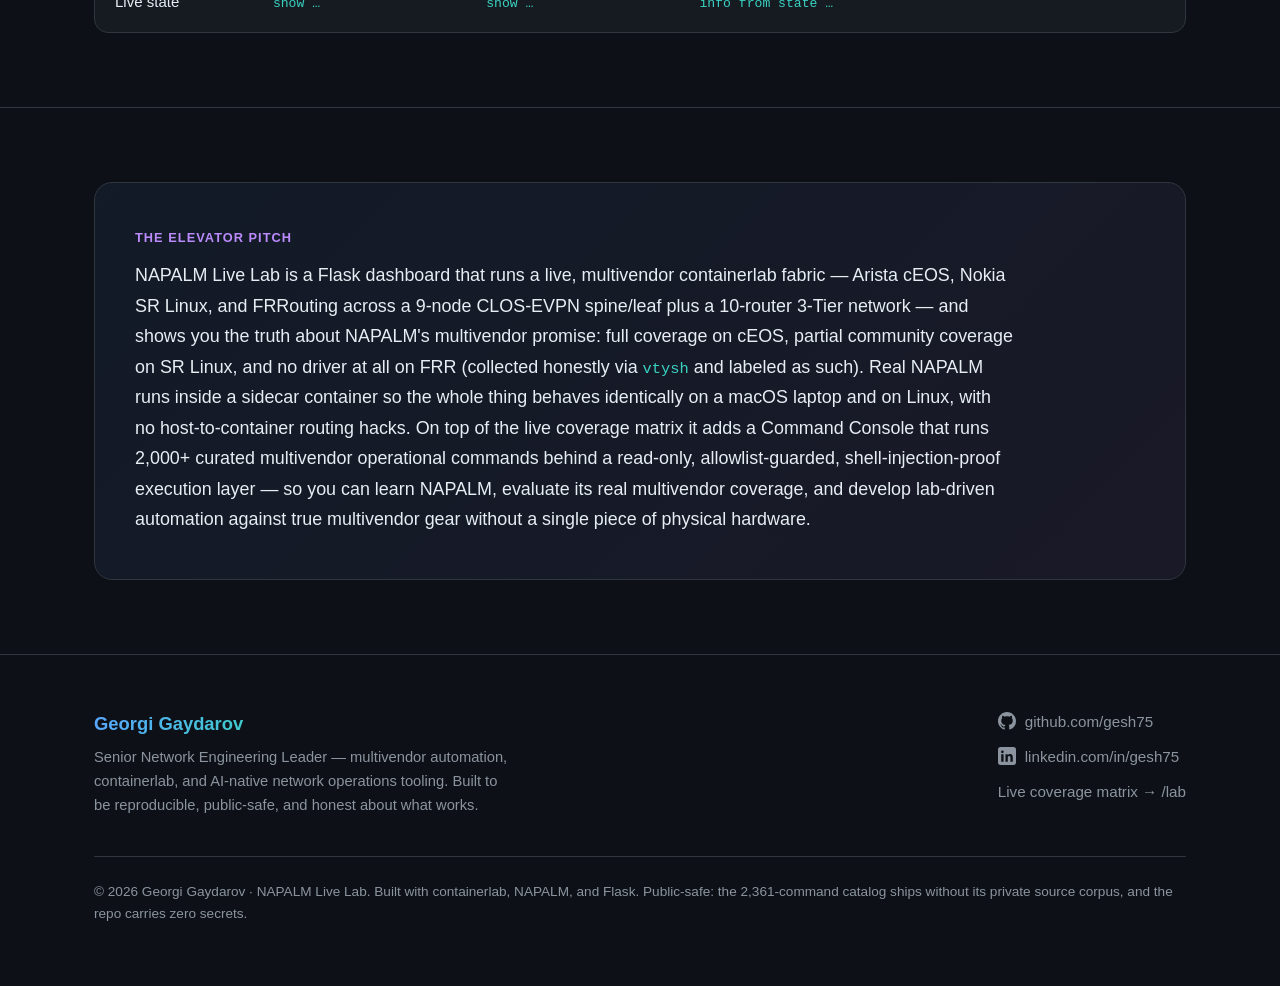
==== commit 946df6a6: "docs: add cross-vendor command cheat-sheet (README, LIVE_LAB, landing page) SR Linux uses 'info from" ====
--- a/docs/index.html
+++ b/docs/index.html
@@ -492,6 +492,22 @@
         </tbody>
       </table>
     </div>
+
+    <h3 style="margin:30px 0 8px;font-size:17px">Cross-vendor command cheat-sheet</h3>
+    <p class="note" style="margin-bottom:14px">Same intent, different CLI. <strong>SR Linux has no <code style="font-family:var(--mono)">show running-config</code></strong> — it uses <code style="font-family:var(--mono);color:var(--cyan)">info</code>. A Cisco/Arista command on an SRL node returns an honest device parse error, not a tool bug.</p>
+    <div class="table-wrap">
+      <table>
+        <thead>
+          <tr><th>Task</th><th>Arista cEOS</th><th class="hide-sm">FRR (vtysh)</th><th>Nokia SR Linux</th></tr>
+        </thead>
+        <tbody>
+          <tr><td class="note">Running config</td><td><span class="meth">show running-config</span></td><td class="hide-sm"><span class="meth">show running-config</span></td><td><span class="meth" style="color:var(--cyan)">info from running</span></td></tr>
+          <tr><td class="note">BGP summary</td><td><span class="meth">show ip bgp summary</span></td><td class="hide-sm"><span class="meth">show ip bgp summary</span></td><td><span class="meth">show network-instance default protocols bgp neighbor</span></td></tr>
+          <tr><td class="note">Routing table</td><td><span class="meth">show ip route</span></td><td class="hide-sm"><span class="meth">show ip route</span></td><td><span class="meth">show …default route-table ipv4-unicast summary</span></td></tr>
+          <tr><td class="note">Live state</td><td><span class="meth">show …</span></td><td class="hide-sm"><span class="meth">show …</span></td><td><span class="meth" style="color:var(--cyan)">info from state …</span></td></tr>
+        </tbody>
+      </table>
+    </div>
   </div>
 </section>
 
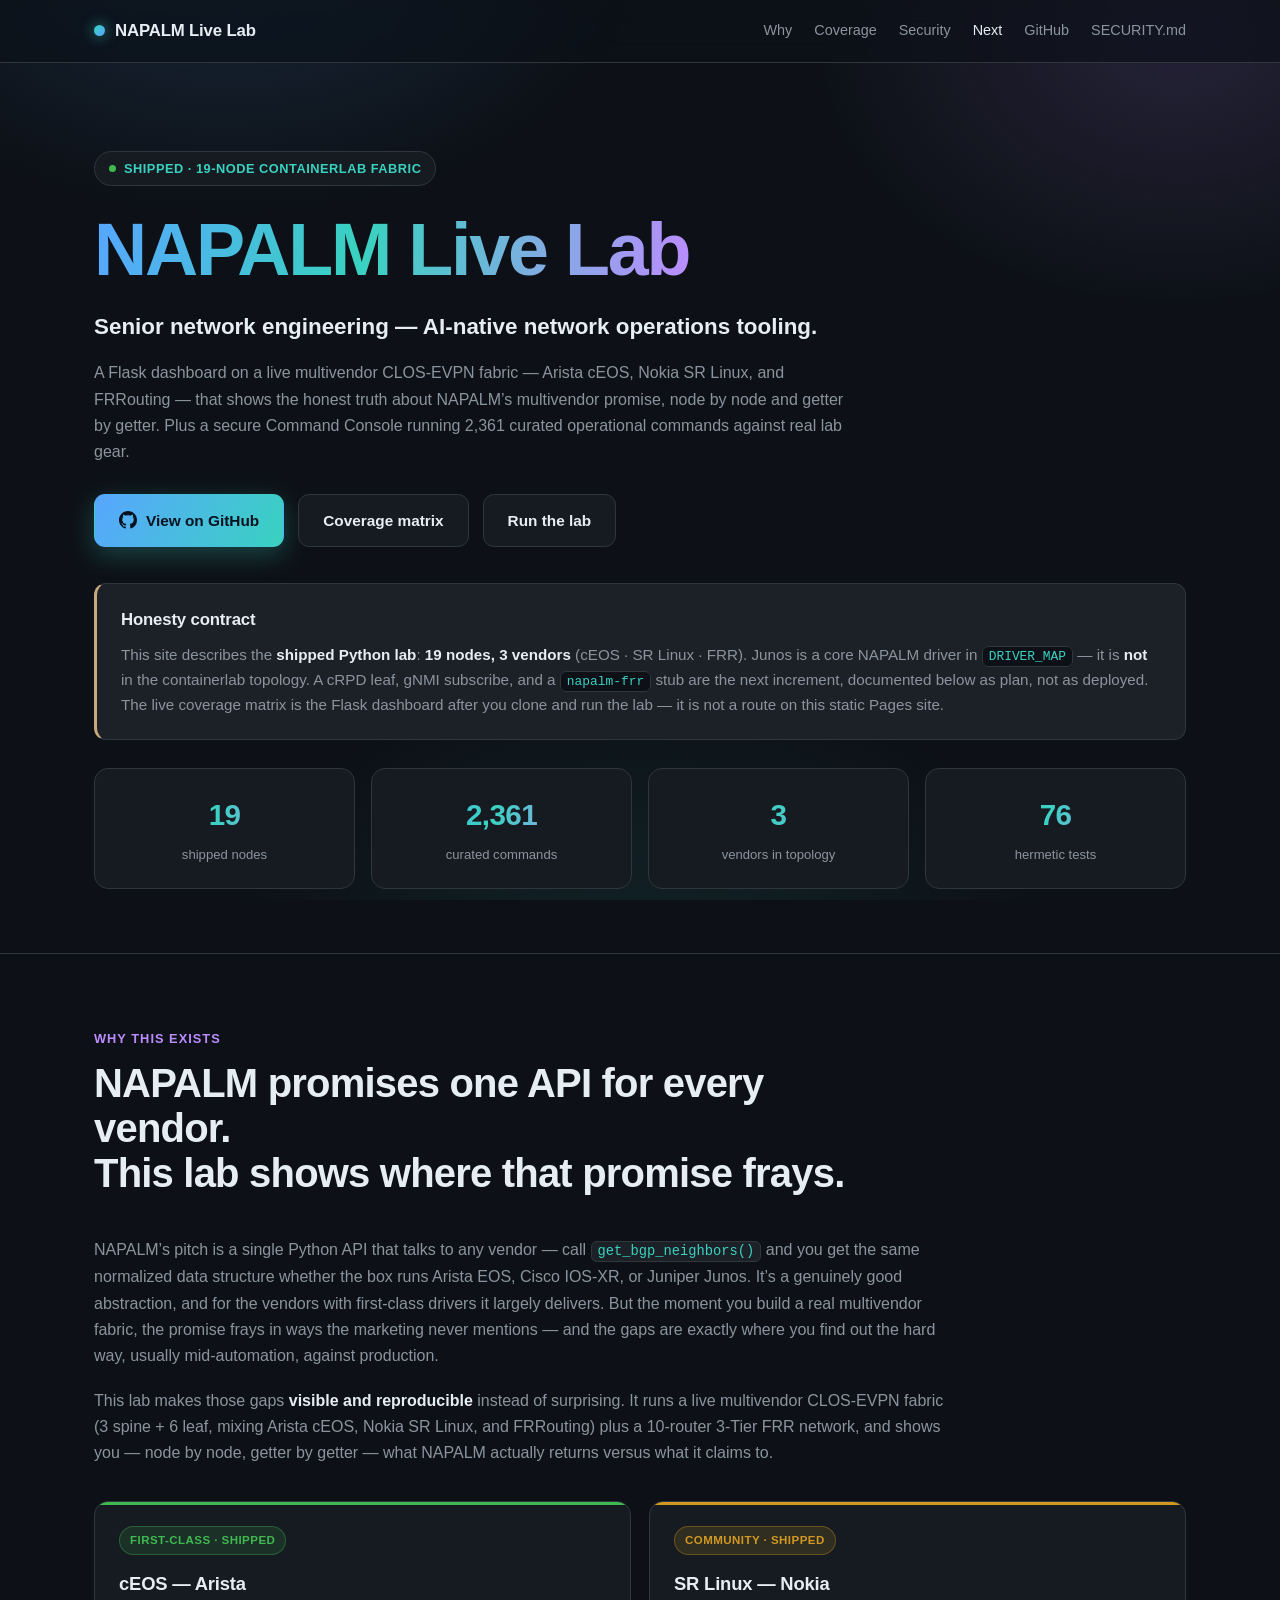
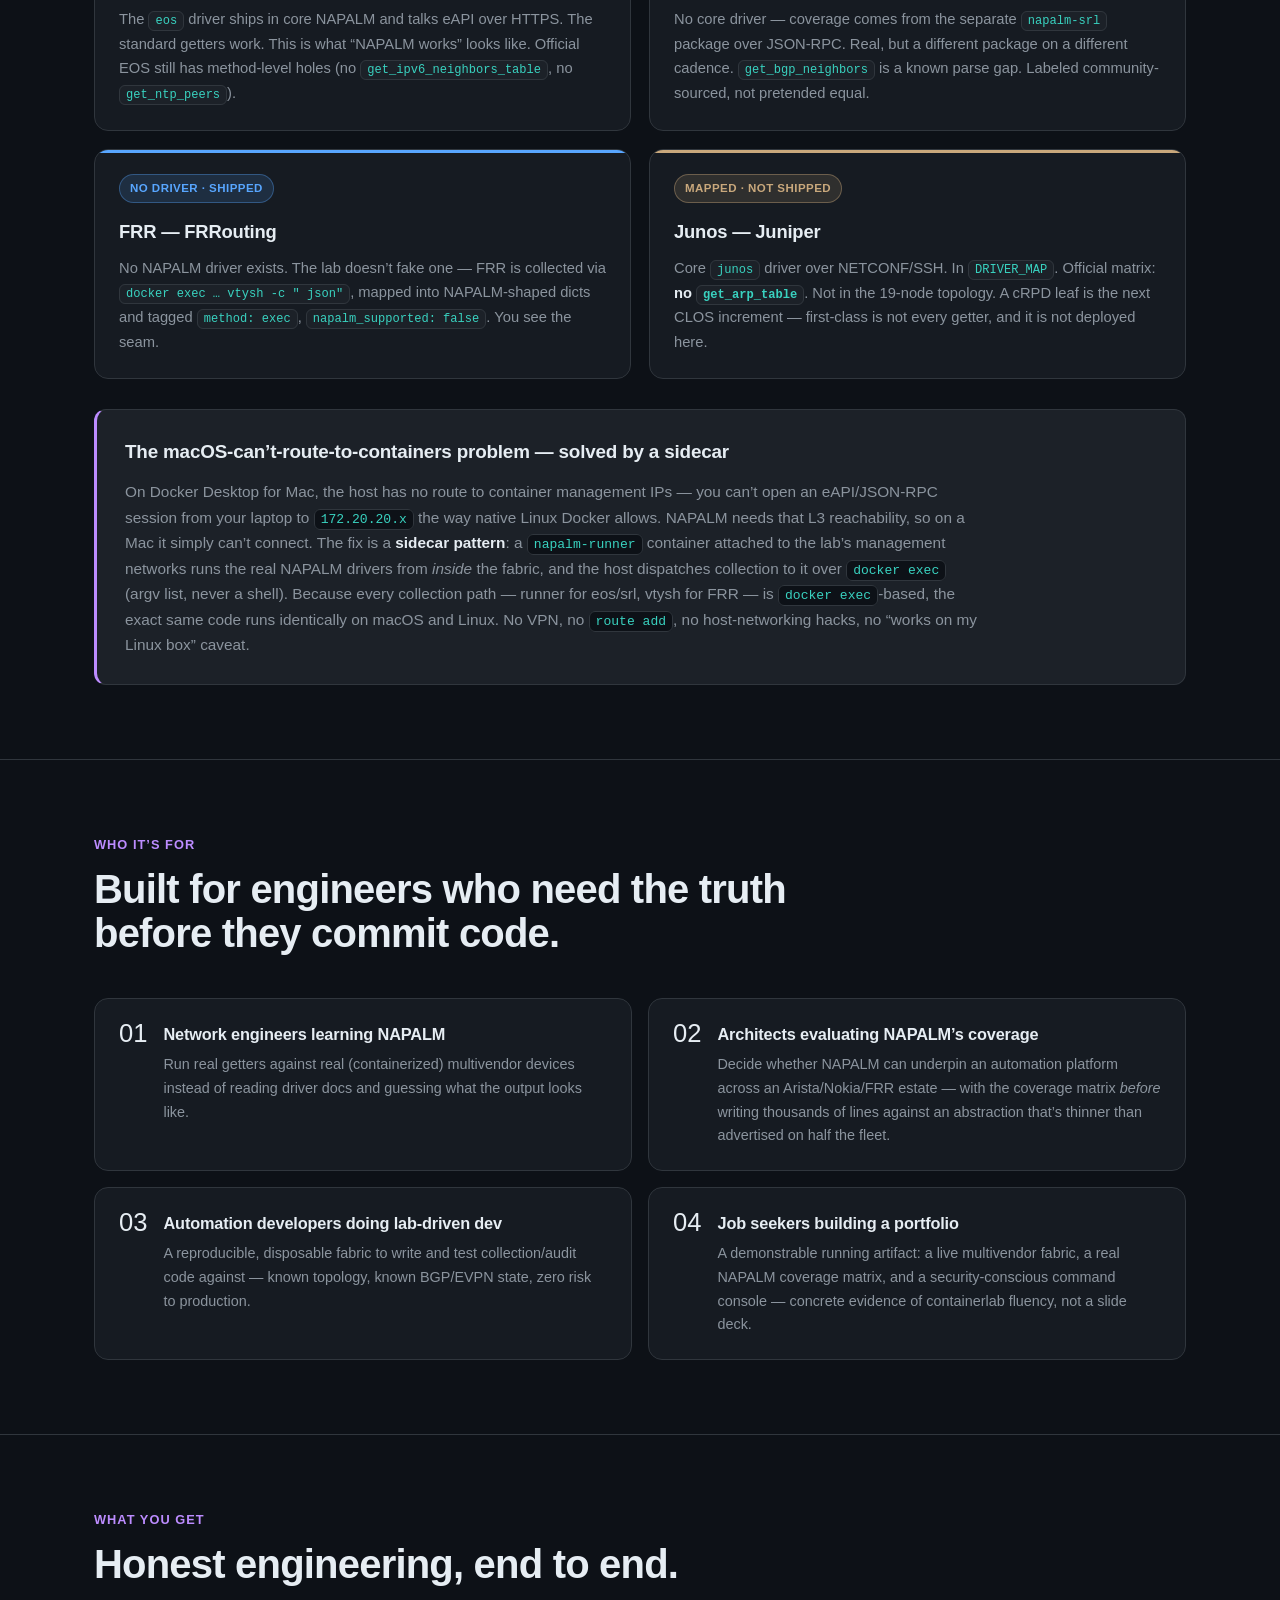
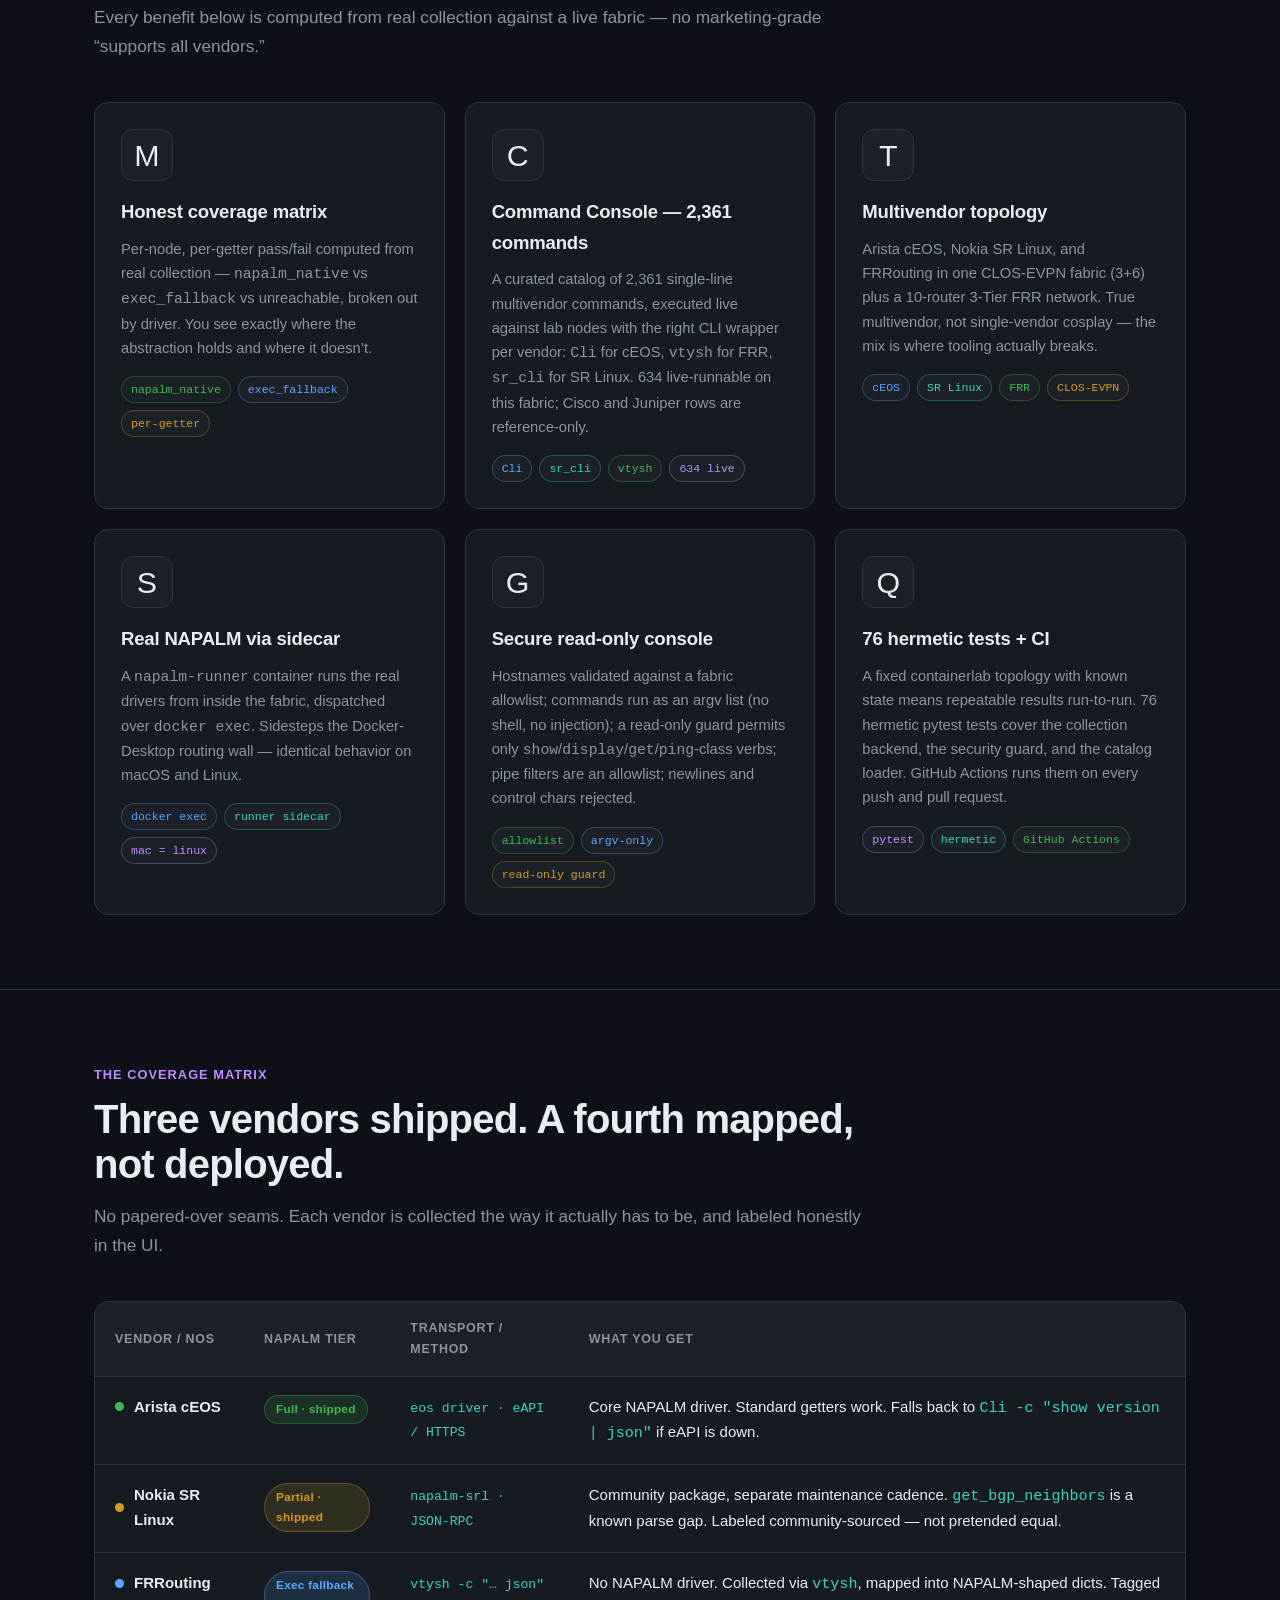
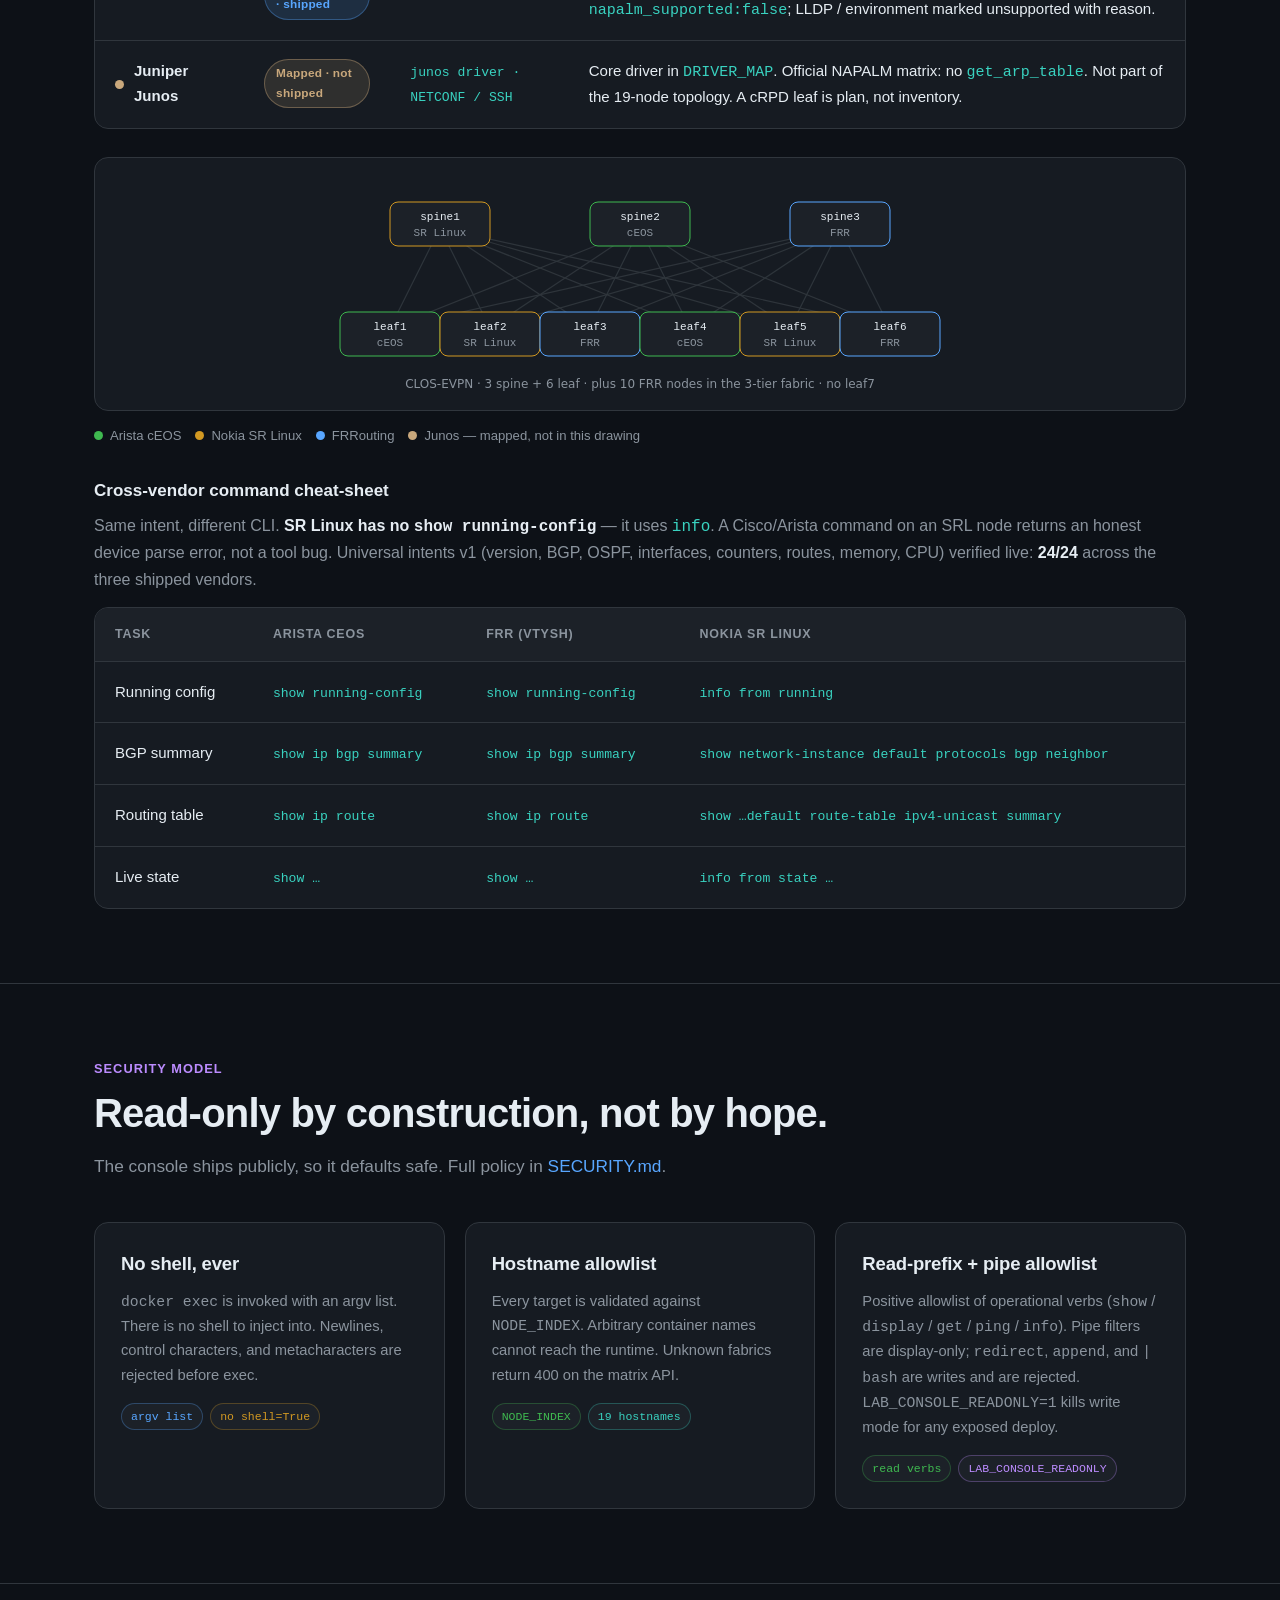
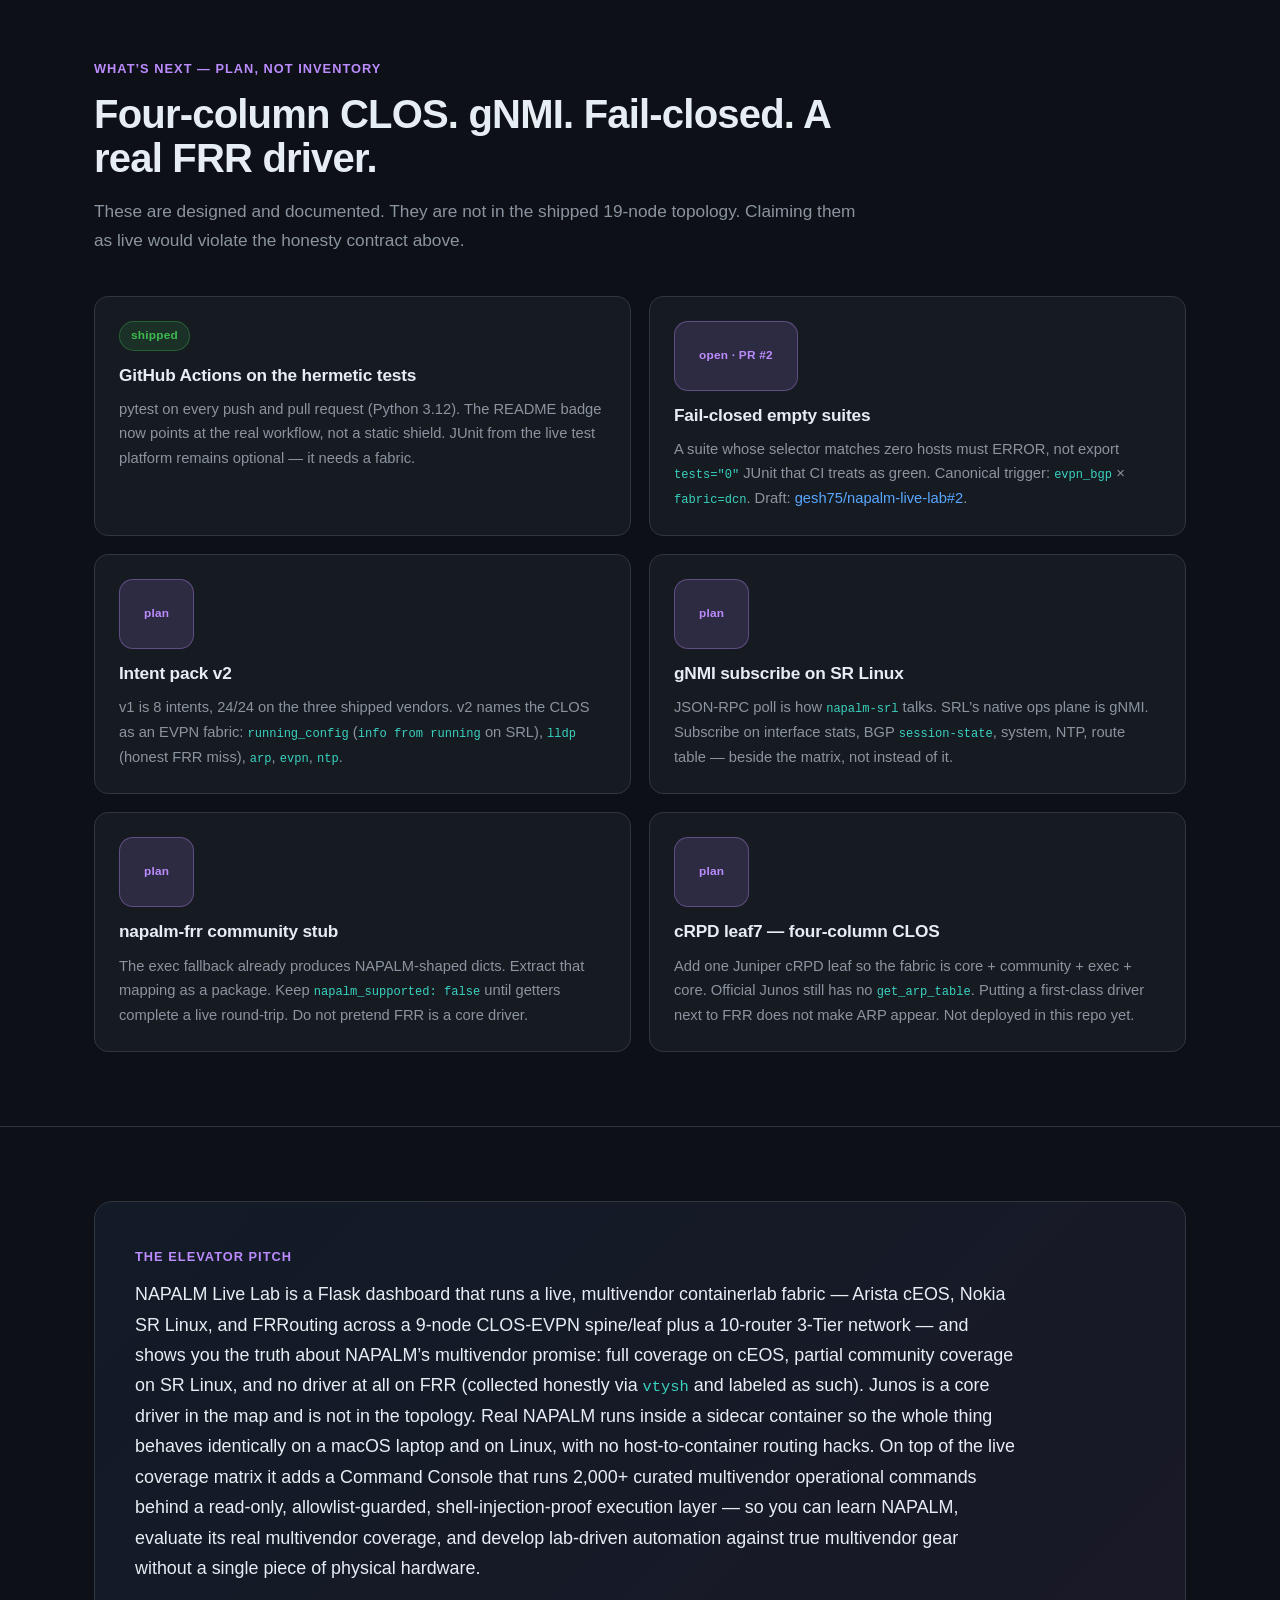
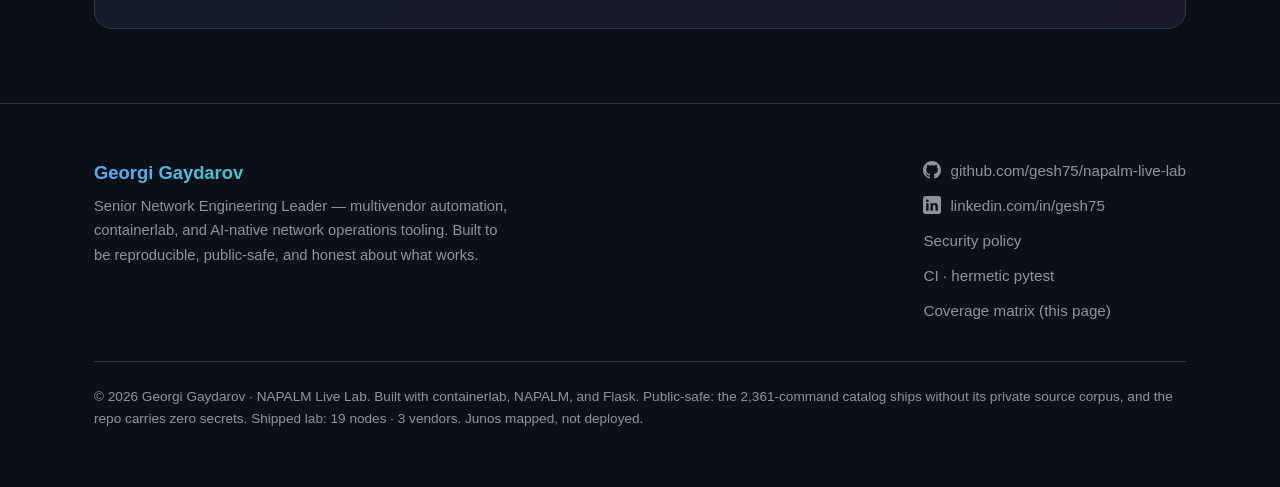
==== commit ea619e62: "docs: honest GitHub Pages rewrite and README finish Fix the /lab 404 on Pages, state the shipped lab" ====
--- a/docs/index.html
+++ b/docs/index.html
@@ -4,11 +4,13 @@
 <meta charset="UTF-8">
 <meta name="viewport" content="width=device-width, initial-scale=1.0">
 <title>NAPALM Live Lab — Multivendor Network Automation Truth Engine</title>
-<meta name="description" content="A live multivendor containerlab fabric (Arista cEOS, Nokia SR Linux, FRRouting) that shows the honest truth about NAPALM's multivendor coverage — plus a secure command console running 2,361 curated operational commands.">
+<meta name="description" content="Honest 19-node containerlab fabric (Arista cEOS, Nokia SR Linux, FRRouting) that shows where NAPALM's multivendor promise holds — and where it frays. Junos is mapped, not shipped. 2,361 curated commands. Fail-closed tests.">
 <meta name="author" content="Georgi Gaydarov">
 <meta property="og:title" content="NAPALM Live Lab">
-<meta property="og:description" content="Senior network engineering — AI-native network operations tooling. A live multivendor coverage matrix and secure command console for NAPALM.">
+<meta property="og:description" content="Senior network engineering — AI-native network operations tooling. A live multivendor coverage matrix and secure command console for NAPALM. 19 nodes, 3 vendors shipped. Junos mapped, not deployed.">
 <meta property="og:type" content="website">
+<meta property="og:url" content="https://gesh75.github.io/napalm-live-lab/">
+<link rel="canonical" href="https://gesh75.github.io/napalm-live-lab/">
 <style>
   :root{
     --bg:#0d1117;
@@ -22,6 +24,8 @@
     --green:#3fb950;
     --orange:#d29922;
     --purple:#bc8cff;
+    --junos:#c9a87c;
+    --red:#f85149;
     --radius:14px;
     --maxw:1140px;
     --font:-apple-system,BlinkMacSystemFont,"Segoe UI",Roboto,Helvetica,Arial,"Apple Color Emoji","Segoe UI Emoji",sans-serif;
@@ -48,8 +52,12 @@
     -webkit-text-fill-color:transparent;
     color:transparent;
   }
-
-  /* ===== Background glow ===== */
+  .skip-link{
+    position:absolute;left:12px;top:-48px;z-index:100;
+    background:var(--cyan);color:#06121f;padding:8px 14px;border-radius:8px;font-weight:700;
+  }
+  .skip-link:focus{top:12px;}
+
   .bg-glow{
     position:fixed;inset:0;z-index:-1;pointer-events:none;
     background:
@@ -58,27 +66,26 @@
       radial-gradient(700px 520px at 50% 108%, rgba(57,210,192,.10), transparent 60%);
   }
 
-  /* ===== Nav ===== */
   nav{
     position:sticky;top:0;z-index:50;
     backdrop-filter:saturate(160%) blur(12px);
     background:rgba(13,17,23,.72);
     border-bottom:1px solid var(--border);
   }
-  nav .wrap{display:flex;align-items:center;justify-content:space-between;height:62px;}
-  .brand{display:flex;align-items:center;gap:10px;font-weight:700;font-size:1.05rem;letter-spacing:-.01em;}
+  nav .wrap{display:flex;align-items:center;justify-content:space-between;height:62px;gap:16px;}
+  .brand{display:flex;align-items:center;gap:10px;font-weight:700;font-size:1.05rem;letter-spacing:-.01em;color:var(--text);}
+  .brand:hover{color:var(--text);}
   .brand .dot{
     width:11px;height:11px;border-radius:50%;
     background:linear-gradient(135deg,var(--cyan),var(--blue));
     box-shadow:0 0 14px rgba(57,210,192,.7);
   }
-  .nav-links{display:flex;gap:26px;align-items:center;}
-  .nav-links a{color:var(--muted);font-size:.93rem;font-weight:500;}
+  .nav-links{display:flex;gap:22px;align-items:center;flex-wrap:wrap;}
+  .nav-links a{color:var(--muted);font-size:.9rem;font-weight:500;}
   .nav-links a:hover{color:var(--text);}
-  @media(max-width:720px){.nav-links{display:none;}}
-
-  /* ===== Hero ===== */
-  header.hero{padding:96px 0 72px;position:relative;}
+  @media(max-width:820px){.nav-links{display:none;}}
+
+  header.hero{padding:88px 0 64px;position:relative;}
   .eyebrow{
     display:inline-flex;align-items:center;gap:8px;
     font-size:.8rem;font-weight:600;letter-spacing:.04em;text-transform:uppercase;
@@ -98,7 +105,7 @@
     100%{box-shadow:0 0 0 0 rgba(63,185,80,0);}
   }
   h1.title{
-    font-size:clamp(2.6rem,7vw,5rem);
+    font-size:clamp(2.4rem,6.4vw,4.6rem);
     line-height:1.02;
     letter-spacing:-.03em;
     font-weight:800;
@@ -113,7 +120,7 @@
   }
   .tagline strong{color:var(--text);font-weight:600;}
   .subline{
-    font-size:1rem;color:var(--muted);max-width:720px;margin-bottom:38px;
+    font-size:1rem;color:var(--muted);max-width:760px;margin-bottom:28px;
   }
   .cta{display:flex;gap:14px;flex-wrap:wrap;}
   .btn{
@@ -131,9 +138,24 @@
   .btn-ghost{background:var(--card);color:var(--text);}
   .btn-ghost:hover{border-color:var(--blue);color:var(--text);}
 
-  /* ===== Stat strip ===== */
+  .honesty{
+    margin-top:36px;
+    background:var(--card-2);
+    border:1px solid var(--border);
+    border-left:3px solid var(--junos);
+    border-radius:12px;
+    padding:22px 24px;
+  }
+  .honesty h3{font-size:1.05rem;margin-bottom:8px;letter-spacing:-.01em;}
+  .honesty p{color:var(--muted);font-size:.95rem;margin:0;}
+  .honesty code{
+    font-family:var(--mono);font-size:.85em;background:var(--bg);
+    border:1px solid var(--border);padding:2px 6px;border-radius:6px;color:var(--cyan);
+  }
+  .honesty strong{color:var(--text);}
+
   .stats{
-    display:grid;grid-template-columns:repeat(4,1fr);gap:16px;margin-top:58px;
+    display:grid;grid-template-columns:repeat(4,1fr);gap:16px;margin-top:28px;
   }
   .stat{
     background:var(--card);border:1px solid var(--border);border-radius:var(--radius);
@@ -143,7 +165,6 @@
   .stat .lbl{font-size:.82rem;color:var(--muted);margin-top:4px;}
   @media(max-width:720px){.stats{grid-template-columns:repeat(2,1fr);}}
 
-  /* ===== Section scaffolding ===== */
   section{padding:74px 0;border-top:1px solid var(--border);}
   .section-head{margin-bottom:42px;max-width:780px;}
   .kicker{
@@ -153,7 +174,6 @@
   h2{font-size:clamp(1.7rem,3.6vw,2.5rem);font-weight:800;letter-spacing:-.02em;line-height:1.12;margin-bottom:16px;}
   .lead{color:var(--muted);font-size:1.08rem;}
 
-  /* ===== Why prose ===== */
   .prose p{color:var(--muted);margin-bottom:18px;max-width:860px;}
   .prose p strong{color:var(--text);}
   .prose code{
@@ -161,7 +181,7 @@
     background:var(--card-2);border:1px solid var(--border);
     padding:2px 6px;border-radius:6px;color:var(--cyan);
   }
-  .reality-grid{display:grid;grid-template-columns:repeat(3,1fr);gap:18px;margin:34px 0 8px;}
+  .reality-grid{display:grid;grid-template-columns:repeat(2,1fr);gap:18px;margin:34px 0 8px;}
   .reality{
     background:var(--card);border:1px solid var(--border);border-radius:var(--radius);
     padding:24px;position:relative;overflow:hidden;
@@ -170,6 +190,7 @@
   .reality.full::before{background:var(--green);}
   .reality.partial::before{background:var(--orange);}
   .reality.exec::before{background:var(--blue);}
+  .reality.mapped::before{background:var(--junos);}
   .reality .badge{
     display:inline-block;font-size:.72rem;font-weight:700;letter-spacing:.04em;text-transform:uppercase;
     padding:4px 10px;border-radius:999px;margin-bottom:14px;
@@ -177,6 +198,7 @@
   .reality.full .badge{background:rgba(63,185,80,.14);color:var(--green);border:1px solid rgba(63,185,80,.35);}
   .reality.partial .badge{background:rgba(210,153,34,.14);color:var(--orange);border:1px solid rgba(210,153,34,.35);}
   .reality.exec .badge{background:rgba(88,166,255,.14);color:var(--blue);border:1px solid rgba(88,166,255,.35);}
+  .reality.mapped .badge{background:rgba(201,168,124,.14);color:var(--junos);border:1px solid rgba(201,168,124,.4);}
   .reality h3{font-size:1.15rem;margin-bottom:8px;letter-spacing:-.01em;}
   .reality p{font-size:.92rem;color:var(--muted);margin:0;}
   .reality code{font-family:var(--mono);font-size:.82em;color:var(--cyan);}
@@ -193,7 +215,6 @@
     border:1px solid var(--border);padding:2px 6px;border-radius:6px;color:var(--cyan);
   }
 
-  /* ===== Audience pills ===== */
   .audience{display:grid;grid-template-columns:repeat(2,1fr);gap:16px;}
   .aud{
     background:var(--card);border:1px solid var(--border);border-radius:var(--radius);
@@ -204,7 +225,6 @@
   .aud p{font-size:.9rem;color:var(--muted);margin:0;}
   @media(max-width:760px){.audience{grid-template-columns:1fr;}}
 
-  /* ===== Feature cards ===== */
   .cards{display:grid;grid-template-columns:repeat(3,1fr);gap:20px;}
   .card{
     background:var(--card);border:1px solid var(--border);border-radius:var(--radius);
@@ -230,10 +250,10 @@
   .tag.g{color:var(--green);border-color:rgba(63,185,80,.3);}
   .tag.o{color:var(--orange);border-color:rgba(210,153,34,.3);}
   .tag.p{color:var(--purple);border-color:rgba(188,140,255,.3);}
+  .tag.j{color:var(--junos);border-color:rgba(201,168,124,.4);}
   @media(max-width:920px){.cards{grid-template-columns:repeat(2,1fr);}}
   @media(max-width:620px){.cards{grid-template-columns:1fr;}}
 
-  /* ===== Coverage table ===== */
   .table-wrap{
     border:1px solid var(--border);border-radius:var(--radius);overflow:hidden;
     background:var(--card);
@@ -248,7 +268,7 @@
   tbody tr:last-child td{border-bottom:none;}
   tbody tr:hover{background:rgba(88,166,255,.04);}
   .vendor{font-weight:700;display:flex;align-items:center;gap:10px;}
-  .vendor .swatch{width:9px;height:9px;border-radius:50%;}
+  .vendor .swatch{width:9px;height:9px;border-radius:50%;flex-shrink:0;}
   .pill{
     display:inline-block;font-size:.74rem;font-weight:700;padding:4px 11px;border-radius:999px;
     letter-spacing:.02em;
@@ -256,6 +276,9 @@
   .pill.full{background:rgba(63,185,80,.14);color:var(--green);border:1px solid rgba(63,185,80,.35);}
   .pill.partial{background:rgba(210,153,34,.14);color:var(--orange);border:1px solid rgba(210,153,34,.35);}
   .pill.exec{background:rgba(88,166,255,.14);color:var(--blue);border:1px solid rgba(88,166,255,.35);}
+  .pill.mapped{background:rgba(201,168,124,.14);color:var(--junos);border:1px solid rgba(201,168,124,.4);}
+  .pill.plan{background:rgba(188,140,255,.14);color:var(--purple);border:1px solid rgba(188,140,255,.35);}
+  .pill.ship{background:rgba(63,185,80,.14);color:var(--green);border:1px solid rgba(63,185,80,.35);}
   td .meth{font-family:var(--mono);font-size:.82rem;color:var(--cyan);}
   td .note{color:var(--muted);font-size:.86rem;}
   @media(max-width:680px){
@@ -264,7 +287,25 @@
     .hide-sm{display:none;}
   }
 
-  /* ===== Pitch band ===== */
+  .topo{
+    margin-top:28px;background:var(--card);border:1px solid var(--border);
+    border-radius:var(--radius);padding:22px 18px 10px;overflow-x:auto;
+  }
+  .topo svg{display:block;margin:0 auto;min-width:520px;}
+  .legend{display:flex;flex-wrap:wrap;gap:14px;margin-top:14px;font-size:.82rem;color:var(--muted);}
+  .legend span{display:inline-flex;align-items:center;gap:7px;}
+  .legend i{width:9px;height:9px;border-radius:50%;display:inline-block;}
+
+  .plan-grid{display:grid;grid-template-columns:repeat(2,1fr);gap:18px;}
+  .plan{
+    background:var(--card);border:1px solid var(--border);border-radius:var(--radius);
+    padding:24px;
+  }
+  .plan h3{font-size:1.08rem;margin:10px 0 8px;letter-spacing:-.01em;}
+  .plan p{font-size:.92rem;color:var(--muted);margin:0;}
+  .plan code{font-family:var(--mono);font-size:.82em;color:var(--cyan);}
+  @media(max-width:760px){.plan-grid{grid-template-columns:1fr;}}
+
   .pitch{
     background:linear-gradient(135deg,rgba(88,166,255,.07),rgba(188,140,255,.07));
     border:1px solid var(--border);border-radius:18px;padding:44px 40px;
@@ -273,7 +314,6 @@
   .pitch code{font-family:var(--mono);font-size:.86em;color:var(--cyan);}
   @media(max-width:640px){.pitch{padding:30px 22px;}.pitch p{font-size:1rem;}}
 
-  /* ===== Footer ===== */
   footer{border-top:1px solid var(--border);padding:54px 0 64px;}
   .foot{display:flex;flex-wrap:wrap;justify-content:space-between;gap:28px;align-items:flex-start;}
   .foot .who{max-width:420px;}
@@ -286,47 +326,52 @@
 </style>
 </head>
 <body>
+<a class="skip-link" href="#why">Skip to content</a>
 <div class="bg-glow"></div>
 
 <nav>
   <div class="wrap">
-    <div class="brand"><span class="dot"></span>NAPALM&nbsp;Live&nbsp;Lab</div>
+    <a class="brand" href="#"><span class="dot"></span>NAPALM&nbsp;Live&nbsp;Lab</a>
     <div class="nav-links">
-      <a href="#why">Why it exists</a>
-      <a href="#audience">Who it's for</a>
-      <a href="#features">Features</a>
-      <a href="#coverage">Coverage matrix</a>
+      <a href="#why">Why</a>
+      <a href="#coverage">Coverage</a>
+      <a href="#security">Security</a>
+      <a href="#plan">Next</a>
       <a href="https://github.com/gesh75/napalm-live-lab">GitHub</a>
+      <a href="https://github.com/gesh75/napalm-live-lab/blob/main/SECURITY.md">SECURITY.md</a>
     </div>
   </div>
 </nav>
 
 <header class="hero">
   <div class="wrap">
-    <span class="eyebrow"><span class="pulse"></span>Live multivendor containerlab fabric</span>
+    <span class="eyebrow"><span class="pulse"></span>Shipped · 19-node containerlab fabric</span>
     <h1 class="title"><span class="gradient-text">NAPALM Live Lab</span></h1>
     <p class="tagline"><strong>Senior network engineering — AI-native network operations tooling.</strong></p>
-    <p class="subline">A Flask dashboard that runs a live multivendor CLOS-EVPN fabric — Arista cEOS, Nokia SR Linux, and FRRouting — and shows the honest truth about NAPALM's multivendor promise, node by node and getter by getter. Plus a secure Command Console running 2,361 curated operational commands against real lab gear.</p>
+    <p class="subline">A Flask dashboard on a live multivendor CLOS-EVPN fabric — Arista cEOS, Nokia SR Linux, and FRRouting — that shows the honest truth about NAPALM’s multivendor promise, node by node and getter by getter. Plus a secure Command Console running 2,361 curated operational commands against real lab gear.</p>
     <div class="cta">
       <a class="btn btn-primary" href="https://github.com/gesh75/napalm-live-lab">
         <svg width="18" height="18" viewBox="0 0 16 16" fill="currentColor" aria-hidden="true"><path d="M8 0C3.58 0 0 3.58 0 8c0 3.54 2.29 6.53 5.47 7.59.4.07.55-.17.55-.38 0-.19-.01-.82-.01-1.49-2.01.37-2.53-.49-2.69-.94-.09-.23-.48-.94-.82-1.13-.28-.15-.68-.52-.01-.53.63-.01 1.08.58 1.23.82.72 1.21 1.87.87 2.33.66.07-.52.28-.87.51-1.07-1.78-.2-3.64-.89-3.64-3.95 0-.87.31-1.59.82-2.15-.08-.2-.36-1.02.08-2.12 0 0 .67-.21 2.2.82.64-.18 1.32-.27 2-.27.68 0 1.36.09 2 .27 1.53-1.04 2.2-.82 2.2-.82.44 1.1.16 1.92.08 2.12.51.56.82 1.27.82 2.15 0 3.07-1.87 3.75-3.65 3.95.29.25.54.73.54 1.48 0 1.07-.01 1.93-.01 2.2 0 .21.15.46.55.38A8.01 8.01 0 0016 8c0-4.42-3.58-8-8-8z"/></svg>
         View on GitHub
       </a>
-      <a class="btn btn-ghost" href="/lab">
-        Live matrix → <code style="font-family:var(--mono);font-size:.85em;color:var(--cyan)">/lab</code>
-      </a>
+      <a class="btn btn-ghost" href="#coverage">Coverage matrix</a>
+      <a class="btn btn-ghost" href="https://github.com/gesh75/napalm-live-lab#quickstart">Run the lab</a>
+    </div>
+
+    <div class="honesty">
+      <h3>Honesty contract</h3>
+      <p>This site describes the <strong>shipped Python lab</strong>: <strong>19 nodes, 3 vendors</strong> (cEOS · SR Linux · FRR). Junos is a core NAPALM driver in <code>DRIVER_MAP</code> — it is <strong>not</strong> in the containerlab topology. A cRPD leaf, gNMI subscribe, and a <code>napalm-frr</code> stub are the next increment, documented below as plan, not as deployed. The live coverage matrix is the Flask dashboard after you clone and run the lab — it is not a route on this static Pages site.</p>
     </div>
 
     <div class="stats">
-      <div class="stat"><div class="num gradient-text">19</div><div class="lbl">multivendor nodes</div></div>
+      <div class="stat"><div class="num gradient-text">19</div><div class="lbl">shipped nodes</div></div>
       <div class="stat"><div class="num gradient-text">2,361</div><div class="lbl">curated commands</div></div>
-      <div class="stat"><div class="num gradient-text">3</div><div class="lbl">vendor stacks</div></div>
+      <div class="stat"><div class="num gradient-text">3</div><div class="lbl">vendors in topology</div></div>
       <div class="stat"><div class="num gradient-text">76</div><div class="lbl">hermetic tests</div></div>
     </div>
   </div>
 </header>
 
-<!-- ============ WHY ============ -->
 <section id="why">
   <div class="wrap">
     <div class="section-head">
@@ -334,66 +379,70 @@
       <h2>NAPALM promises one API for every vendor.<br>This lab shows where that promise frays.</h2>
     </div>
     <div class="prose">
-      <p>NAPALM's pitch is a single Python API that talks to any vendor — call <code>get_bgp_neighbors()</code> and you get the same normalized data structure whether the box runs Arista EOS, Cisco IOS-XR, or Juniper Junos. It's a genuinely good abstraction, and for the vendors with first-class drivers it largely delivers. But the moment you build a real multivendor fabric, the promise frays in ways the marketing never mentions — and the gaps are exactly where you find out the hard way, usually mid-automation, against production.</p>
+      <p>NAPALM’s pitch is a single Python API that talks to any vendor — call <code>get_bgp_neighbors()</code> and you get the same normalized data structure whether the box runs Arista EOS, Cisco IOS-XR, or Juniper Junos. It’s a genuinely good abstraction, and for the vendors with first-class drivers it largely delivers. But the moment you build a real multivendor fabric, the promise frays in ways the marketing never mentions — and the gaps are exactly where you find out the hard way, usually mid-automation, against production.</p>
       <p>This lab makes those gaps <strong>visible and reproducible</strong> instead of surprising. It runs a live multivendor CLOS-EVPN fabric (3 spine + 6 leaf, mixing Arista cEOS, Nokia SR Linux, and FRRouting) plus a 10-router 3-Tier FRR network, and shows you — node by node, getter by getter — what NAPALM actually returns versus what it claims to.</p>
 
       <div class="reality-grid">
         <div class="reality full">
-          <span class="badge">First-class</span>
+          <span class="badge">First-class · shipped</span>
           <h3>cEOS — Arista</h3>
-          <p>The <code>eos</code> driver ships in core NAPALM and talks eAPI over HTTPS. The standard getters work. This is what "NAPALM works" looks like.</p>
+          <p>The <code>eos</code> driver ships in core NAPALM and talks eAPI over HTTPS. The standard getters work. This is what “NAPALM works” looks like. Official EOS still has method-level holes (no <code>get_ipv6_neighbors_table</code>, no <code>get_ntp_peers</code>).</p>
         </div>
         <div class="reality partial">
-          <span class="badge">Community</span>
+          <span class="badge">Community · shipped</span>
           <h3>SR Linux — Nokia</h3>
-          <p>No core driver — coverage comes from the separate <code>napalm-srl</code> package over JSON-RPC. Real, but a different package on a different cadence, with coverage not 1:1 with EOS. Labeled as community-sourced, not pretended equal.</p>
+          <p>No core driver — coverage comes from the separate <code>napalm-srl</code> package over JSON-RPC. Real, but a different package on a different cadence. <code>get_bgp_neighbors</code> is a known parse gap. Labeled community-sourced, not pretended equal.</p>
         </div>
         <div class="reality exec">
-          <span class="badge">No driver</span>
+          <span class="badge">No driver · shipped</span>
           <h3>FRR — FRRouting</h3>
-          <p>No NAPALM driver exists. The lab doesn't fake one — FRR is collected via <code>docker exec … vtysh -c "&lt;cmd&gt; json"</code>, mapped into NAPALM-shaped dicts and tagged <code>method: exec</code>, <code>napalm_supported: false</code>. You see the seam.</p>
+          <p>No NAPALM driver exists. The lab doesn’t fake one — FRR is collected via <code>docker exec … vtysh -c "<cmd> json"</code>, mapped into NAPALM-shaped dicts and tagged <code>method: exec</code>, <code>napalm_supported: false</code>. You see the seam.</p>
         </div>
+        <div class="reality mapped">
+          <span class="badge">Mapped · not shipped</span>
+          <h3>Junos — Juniper</h3>
+          <p>Core <code>junos</code> driver over NETCONF/SSH. In <code>DRIVER_MAP</code>. Official matrix: <strong>no <code>get_arp_table</code></strong>. Not in the 19-node topology. A cRPD leaf is the next CLOS increment — first-class is not every getter, and it is not deployed here.</p>
+        </div>
       </div>
 
       <div class="callout">
-        <h3>🍎 The macOS-can't-route-to-containers problem — solved by a sidecar</h3>
-        <p>On Docker Desktop for Mac, the host has no route to container management IPs — you can't open an eAPI/JSON-RPC session from your laptop to <code>172.20.20.x</code> the way native Linux Docker allows. NAPALM needs that L3 reachability, so on a Mac it simply can't connect. The fix is a <strong>sidecar pattern</strong>: a <code>napalm-runner</code> container attached to the lab's management networks runs the real NAPALM drivers from <em>inside</em> the fabric, and the host dispatches collection to it over <code>docker exec</code> (argv list, never a shell). Because every collection path — runner for eos/srl, vtysh for FRR — is <code>docker exec</code>-based, the exact same code runs identically on macOS and Linux. No VPN, no <code>route add</code>, no host-networking hacks, no "works on my Linux box" caveat.</p>
+        <h3>The macOS-can’t-route-to-containers problem — solved by a sidecar</h3>
+        <p>On Docker Desktop for Mac, the host has no route to container management IPs — you can’t open an eAPI/JSON-RPC session from your laptop to <code>172.20.20.x</code> the way native Linux Docker allows. NAPALM needs that L3 reachability, so on a Mac it simply can’t connect. The fix is a <strong>sidecar pattern</strong>: a <code>napalm-runner</code> container attached to the lab’s management networks runs the real NAPALM drivers from <em>inside</em> the fabric, and the host dispatches collection to it over <code>docker exec</code> (argv list, never a shell). Because every collection path — runner for eos/srl, vtysh for FRR — is <code>docker exec</code>-based, the exact same code runs identically on macOS and Linux. No VPN, no <code>route add</code>, no host-networking hacks, no “works on my Linux box” caveat.</p>
       </div>
     </div>
   </div>
 </section>
 
-<!-- ============ AUDIENCE ============ -->
 <section id="audience">
   <div class="wrap">
     <div class="section-head">
-      <div class="kicker">Who it's for</div>
+      <div class="kicker">Who it’s for</div>
       <h2>Built for engineers who need the truth before they commit code.</h2>
     </div>
     <div class="audience">
       <div class="aud">
-        <span class="ico">📚</span>
+        <span class="ico">01</span>
         <div>
           <h4>Network engineers learning NAPALM</h4>
           <p>Run real getters against real (containerized) multivendor devices instead of reading driver docs and guessing what the output looks like.</p>
         </div>
       </div>
       <div class="aud">
-        <span class="ico">🧭</span>
+        <span class="ico">02</span>
         <div>
-          <h4>Architects evaluating NAPALM's coverage</h4>
-          <p>Decide whether NAPALM can underpin an automation platform across an Arista/Nokia/FRR estate — with the coverage matrix <em>before</em> writing thousands of lines against an abstraction that's thinner than advertised on half the fleet.</p>
+          <h4>Architects evaluating NAPALM’s coverage</h4>
+          <p>Decide whether NAPALM can underpin an automation platform across an Arista/Nokia/FRR estate — with the coverage matrix <em>before</em> writing thousands of lines against an abstraction that’s thinner than advertised on half the fleet.</p>
         </div>
       </div>
       <div class="aud">
-        <span class="ico">🛠️</span>
+        <span class="ico">03</span>
         <div>
           <h4>Automation developers doing lab-driven dev</h4>
           <p>A reproducible, disposable fabric to write and test collection/audit code against — known topology, known BGP/EVPN state, zero risk to production.</p>
         </div>
       </div>
       <div class="aud">
-        <span class="ico">🎯</span>
+        <span class="ico">04</span>
         <div>
           <h4>Job seekers building a portfolio</h4>
           <p>A demonstrable running artifact: a live multivendor fabric, a real NAPALM coverage matrix, and a security-conscious command console — concrete evidence of containerlab fluency, not a slide deck.</p>
@@ -403,61 +452,59 @@
   </div>
 </section>
 
-<!-- ============ FEATURES ============ -->
 <section id="features">
   <div class="wrap">
     <div class="section-head">
       <div class="kicker">What you get</div>
       <h2>Honest engineering, end to end.</h2>
-      <p class="lead">Every benefit below is computed from real collection against a live fabric — no marketing-grade "supports all vendors."</p>
+      <p class="lead">Every benefit below is computed from real collection against a live fabric — no marketing-grade “supports all vendors.”</p>
     </div>
     <div class="cards">
       <div class="card">
-        <div class="icon">🧮</div>
+        <div class="icon">M</div>
         <h3>Honest coverage matrix</h3>
-        <p>Per-node, per-getter pass/fail computed from real collection — <code>napalm_native</code> vs <code>exec_fallback</code> vs unreachable, broken out by driver. You see exactly where the abstraction holds and where it doesn't.</p>
+        <p>Per-node, per-getter pass/fail computed from real collection — <code>napalm_native</code> vs <code>exec_fallback</code> vs unreachable, broken out by driver. You see exactly where the abstraction holds and where it doesn’t.</p>
         <div class="tags"><span class="tag g">napalm_native</span><span class="tag b">exec_fallback</span><span class="tag o">per-getter</span></div>
       </div>
       <div class="card">
-        <div class="icon">⌨️</div>
+        <div class="icon">C</div>
         <h3>Command Console — 2,361 commands</h3>
-        <p>A curated catalog of 2,361 single-line multivendor commands, executed live against lab nodes with the right CLI wrapper per vendor: <code>Cli</code> for cEOS, <code>vtysh</code> for FRR, <code>sr_cli</code> for SR Linux.</p>
-        <div class="tags"><span class="tag b">Cli</span><span class="tag c">sr_cli</span><span class="tag g">vtysh</span><span class="tag p">2,361 cmds</span></div>
-      </div>
-      <div class="card">
-        <div class="icon">🌐</div>
+        <p>A curated catalog of 2,361 single-line multivendor commands, executed live against lab nodes with the right CLI wrapper per vendor: <code>Cli</code> for cEOS, <code>vtysh</code> for FRR, <code>sr_cli</code> for SR Linux. 634 live-runnable on this fabric; Cisco and Juniper rows are reference-only.</p>
+        <div class="tags"><span class="tag b">Cli</span><span class="tag c">sr_cli</span><span class="tag g">vtysh</span><span class="tag p">634 live</span></div>
+      </div>
+      <div class="card">
+        <div class="icon">T</div>
         <h3>Multivendor topology</h3>
-        <p>Arista cEOS, Nokia SR Linux, and FRRouting in one CLOS-EVPN fabric plus a 10-router 3-Tier network. True multivendor, not single-vendor cosplay — the mix is where tooling actually breaks.</p>
+        <p>Arista cEOS, Nokia SR Linux, and FRRouting in one CLOS-EVPN fabric (3+6) plus a 10-router 3-Tier FRR network. True multivendor, not single-vendor cosplay — the mix is where tooling actually breaks.</p>
         <div class="tags"><span class="tag b">cEOS</span><span class="tag c">SR Linux</span><span class="tag g">FRR</span><span class="tag o">CLOS-EVPN</span></div>
       </div>
       <div class="card">
-        <div class="icon">🚀</div>
+        <div class="icon">S</div>
         <h3>Real NAPALM via sidecar</h3>
         <p>A <code>napalm-runner</code> container runs the real drivers from inside the fabric, dispatched over <code>docker exec</code>. Sidesteps the Docker-Desktop routing wall — identical behavior on macOS and Linux.</p>
         <div class="tags"><span class="tag b">docker exec</span><span class="tag c">runner sidecar</span><span class="tag p">mac = linux</span></div>
       </div>
       <div class="card">
-        <div class="icon">🔒</div>
+        <div class="icon">G</div>
         <h3>Secure read-only console</h3>
-        <p>Hostnames validated against a fabric allowlist; commands run as an argv list (no shell, no injection); a read-only guard permits only <code>show</code>/<code>display</code>/<code>get</code>/<code>ping</code>-class verbs; newlines and control chars rejected.</p>
+        <p>Hostnames validated against a fabric allowlist; commands run as an argv list (no shell, no injection); a read-only guard permits only <code>show</code>/<code>display</code>/<code>get</code>/<code>ping</code>-class verbs; pipe filters are an allowlist; newlines and control chars rejected.</p>
         <div class="tags"><span class="tag g">allowlist</span><span class="tag b">argv-only</span><span class="tag o">read-only guard</span></div>
       </div>
       <div class="card">
-        <div class="icon">🧪</div>
-        <h3>76 hermetic tests</h3>
-        <p>A fixed containerlab topology with known state means repeatable results run-to-run. 76 hermetic pytest tests cover the collection backend, the security guard, and the catalog loader.</p>
-        <div class="tags"><span class="tag p">pytest</span><span class="tag c">hermetic</span><span class="tag g">all passing</span></div>
+        <div class="icon">Q</div>
+        <h3>76 hermetic tests + CI</h3>
+        <p>A fixed containerlab topology with known state means repeatable results run-to-run. 76 hermetic pytest tests cover the collection backend, the security guard, and the catalog loader. GitHub Actions runs them on every push and pull request.</p>
+        <div class="tags"><span class="tag p">pytest</span><span class="tag c">hermetic</span><span class="tag g">GitHub Actions</span></div>
       </div>
     </div>
   </div>
 </section>
 
-<!-- ============ COVERAGE TABLE ============ -->
 <section id="coverage">
   <div class="wrap">
     <div class="section-head">
       <div class="kicker">The coverage matrix</div>
-      <h2>Three vendors. Three tiers of truth.</h2>
+      <h2>Three vendors shipped. A fourth mapped, not deployed.</h2>
       <p class="lead">No papered-over seams. Each vendor is collected the way it actually has to be, and labeled honestly in the UI.</p>
     </div>
     <div class="table-wrap">
@@ -473,28 +520,73 @@
         <tbody>
           <tr>
             <td><span class="vendor"><span class="swatch" style="background:var(--green)"></span>Arista cEOS</span></td>
-            <td><span class="pill full">Full</span></td>
+            <td><span class="pill full">Full · shipped</span></td>
             <td class="hide-sm"><span class="meth">eos driver · eAPI / HTTPS</span></td>
             <td class="note">Core NAPALM driver. Standard getters work. Falls back to <code style="font-family:var(--mono);color:var(--cyan)">Cli -c "show version | json"</code> if eAPI is down.</td>
           </tr>
           <tr>
             <td><span class="vendor"><span class="swatch" style="background:var(--orange)"></span>Nokia SR Linux</span></td>
-            <td><span class="pill partial">Partial</span></td>
+            <td><span class="pill partial">Partial · shipped</span></td>
             <td class="hide-sm"><span class="meth">napalm-srl · JSON-RPC</span></td>
-            <td class="note">Community package, separate maintenance cadence. Getter coverage not 1:1 with EOS. Labeled community-sourced — not pretended equal.</td>
+            <td class="note">Community package, separate maintenance cadence. <code style="font-family:var(--mono);color:var(--cyan)">get_bgp_neighbors</code> is a known parse gap. Labeled community-sourced — not pretended equal.</td>
           </tr>
           <tr>
             <td><span class="vendor"><span class="swatch" style="background:var(--blue)"></span>FRRouting</span></td>
-            <td><span class="pill exec">Exec fallback</span></td>
+            <td><span class="pill exec">Exec fallback · shipped</span></td>
             <td class="hide-sm"><span class="meth">vtysh -c "… json"</span></td>
             <td class="note">No NAPALM driver. Collected via <code style="font-family:var(--mono);color:var(--cyan)">vtysh</code>, mapped into NAPALM-shaped dicts. Tagged <code style="font-family:var(--mono);color:var(--cyan)">napalm_supported:false</code>; LLDP / environment marked unsupported with reason.</td>
           </tr>
+          <tr>
+            <td><span class="vendor"><span class="swatch" style="background:var(--junos)"></span>Juniper Junos</span></td>
+            <td><span class="pill mapped">Mapped · not shipped</span></td>
+            <td class="hide-sm"><span class="meth">junos driver · NETCONF / SSH</span></td>
+            <td class="note">Core driver in <code style="font-family:var(--mono);color:var(--cyan)">DRIVER_MAP</code>. Official NAPALM matrix: no <code style="font-family:var(--mono);color:var(--cyan)">get_arp_table</code>. Not part of the 19-node topology. A cRPD leaf is plan, not inventory.</td>
+          </tr>
         </tbody>
       </table>
     </div>
 
+    <div class="topo" aria-label="CLOS-EVPN topology, 3 spine plus 6 leaf">
+      <svg viewBox="0 0 640 220" width="100%" height="220" role="img">
+        <title>Shipped CLOS: spine1 SR Linux, spine2 cEOS, spine3 FRR, leaf1–6 mixed vendors. No leaf7.</title>
+        <g stroke="rgba(48,54,61,.95)" stroke-width="1.2">
+          <line x1="120" y1="48" x2="70" y2="148"/><line x1="120" y1="48" x2="170" y2="148"/><line x1="120" y1="48" x2="270" y2="148"/><line x1="120" y1="48" x2="370" y2="148"/><line x1="120" y1="48" x2="470" y2="148"/><line x1="120" y1="48" x2="570" y2="148"/>
+          <line x1="320" y1="48" x2="70" y2="148"/><line x1="320" y1="48" x2="170" y2="148"/><line x1="320" y1="48" x2="270" y2="148"/><line x1="320" y1="48" x2="370" y2="148"/><line x1="320" y1="48" x2="470" y2="148"/><line x1="320" y1="48" x2="570" y2="148"/>
+          <line x1="520" y1="48" x2="70" y2="148"/><line x1="520" y1="48" x2="170" y2="148"/><line x1="520" y1="48" x2="270" y2="148"/><line x1="520" y1="48" x2="370" y2="148"/><line x1="520" y1="48" x2="470" y2="148"/><line x1="520" y1="48" x2="570" y2="148"/>
+        </g>
+        <g font-family="ui-monospace, SFMono-Regular, Menlo, monospace" font-size="11" text-anchor="middle">
+          <rect x="70" y="22" width="100" height="44" rx="8" fill="#1c2128" stroke="#d29922"/>
+          <text x="120" y="40" fill="#e6edf3">spine1</text><text x="120" y="56" fill="#8b949e">SR Linux</text>
+          <rect x="270" y="22" width="100" height="44" rx="8" fill="#1c2128" stroke="#3fb950"/>
+          <text x="320" y="40" fill="#e6edf3">spine2</text><text x="320" y="56" fill="#8b949e">cEOS</text>
+          <rect x="470" y="22" width="100" height="44" rx="8" fill="#1c2128" stroke="#58a6ff"/>
+          <text x="520" y="40" fill="#e6edf3">spine3</text><text x="520" y="56" fill="#8b949e">FRR</text>
+
+          <rect x="20" y="132" width="100" height="44" rx="8" fill="#1c2128" stroke="#3fb950"/>
+          <text x="70" y="150" fill="#e6edf3">leaf1</text><text x="70" y="166" fill="#8b949e">cEOS</text>
+          <rect x="120" y="132" width="100" height="44" rx="8" fill="#1c2128" stroke="#d29922"/>
+          <text x="170" y="150" fill="#e6edf3">leaf2</text><text x="170" y="166" fill="#8b949e">SR Linux</text>
+          <rect x="220" y="132" width="100" height="44" rx="8" fill="#1c2128" stroke="#58a6ff"/>
+          <text x="270" y="150" fill="#e6edf3">leaf3</text><text x="270" y="166" fill="#8b949e">FRR</text>
+          <rect x="320" y="132" width="100" height="44" rx="8" fill="#1c2128" stroke="#3fb950"/>
+          <text x="370" y="150" fill="#e6edf3">leaf4</text><text x="370" y="166" fill="#8b949e">cEOS</text>
+          <rect x="420" y="132" width="100" height="44" rx="8" fill="#1c2128" stroke="#d29922"/>
+          <text x="470" y="150" fill="#e6edf3">leaf5</text><text x="470" y="166" fill="#8b949e">SR Linux</text>
+          <rect x="520" y="132" width="100" height="44" rx="8" fill="#1c2128" stroke="#58a6ff"/>
+          <text x="570" y="150" fill="#e6edf3">leaf6</text><text x="570" y="166" fill="#8b949e">FRR</text>
+        </g>
+        <text x="320" y="208" text-anchor="middle" fill="#8b949e" font-size="12" font-family="ui-sans-serif, system-ui">CLOS-EVPN · 3 spine + 6 leaf · plus 10 FRR nodes in the 3-tier fabric · no leaf7</text>
+      </svg>
+    </div>
+    <div class="legend">
+      <span><i style="background:var(--green)"></i> Arista cEOS</span>
+      <span><i style="background:var(--orange)"></i> Nokia SR Linux</span>
+      <span><i style="background:var(--blue)"></i> FRRouting</span>
+      <span><i style="background:var(--junos)"></i> Junos — mapped, not in this drawing</span>
+    </div>
+
     <h3 style="margin:30px 0 8px;font-size:17px">Cross-vendor command cheat-sheet</h3>
-    <p class="note" style="margin-bottom:14px">Same intent, different CLI. <strong>SR Linux has no <code style="font-family:var(--mono)">show running-config</code></strong> — it uses <code style="font-family:var(--mono);color:var(--cyan)">info</code>. A Cisco/Arista command on an SRL node returns an honest device parse error, not a tool bug.</p>
+    <p class="note" style="margin-bottom:14px;color:var(--muted)">Same intent, different CLI. <strong style="color:var(--text)">SR Linux has no <code style="font-family:var(--mono)">show running-config</code></strong> — it uses <code style="font-family:var(--mono);color:var(--cyan)">info</code>. A Cisco/Arista command on an SRL node returns an honest device parse error, not a tool bug. Universal intents v1 (version, BGP, OSPF, interfaces, counters, routes, memory, CPU) verified live: <strong style="color:var(--text)">24/24</strong> across the three shipped vendors.</p>
     <div class="table-wrap">
       <table>
         <thead>
@@ -511,17 +603,84 @@
   </div>
 </section>
 
-<!-- ============ PITCH ============ -->
+<section id="security">
+  <div class="wrap">
+    <div class="section-head">
+      <div class="kicker">Security model</div>
+      <h2>Read-only by construction, not by hope.</h2>
+      <p class="lead">The console ships publicly, so it defaults safe. Full policy in <a href="https://github.com/gesh75/napalm-live-lab/blob/main/SECURITY.md">SECURITY.md</a>.</p>
+    </div>
+    <div class="cards">
+      <div class="card">
+        <h3>No shell, ever</h3>
+        <p><code>docker exec</code> is invoked with an argv list. There is no shell to inject into. Newlines, control characters, and metacharacters are rejected before exec.</p>
+        <div class="tags"><span class="tag b">argv list</span><span class="tag o">no shell=True</span></div>
+      </div>
+      <div class="card">
+        <h3>Hostname allowlist</h3>
+        <p>Every target is validated against <code>NODE_INDEX</code>. Arbitrary container names cannot reach the runtime. Unknown fabrics return 400 on the matrix API.</p>
+        <div class="tags"><span class="tag g">NODE_INDEX</span><span class="tag c">19 hostnames</span></div>
+      </div>
+      <div class="card">
+        <h3>Read-prefix + pipe allowlist</h3>
+        <p>Positive allowlist of operational verbs (<code>show</code> / <code>display</code> / <code>get</code> / <code>ping</code> / <code>info</code>). Pipe filters are display-only; <code>redirect</code>, <code>append</code>, and <code>| bash</code> are writes and are rejected. <code>LAB_CONSOLE_READONLY=1</code> kills write mode for any exposed deploy.</p>
+        <div class="tags"><span class="tag g">read verbs</span><span class="tag p">LAB_CONSOLE_READONLY</span></div>
+      </div>
+    </div>
+  </div>
+</section>
+
+<section id="plan">
+  <div class="wrap">
+    <div class="section-head">
+      <div class="kicker">What’s next — plan, not inventory</div>
+      <h2>Four-column CLOS. gNMI. Fail-closed. A real FRR driver.</h2>
+      <p class="lead">These are designed and documented. They are not in the shipped 19-node topology. Claiming them as live would violate the honesty contract above.</p>
+    </div>
+    <div class="plan-grid">
+      <div class="plan">
+        <span class="pill ship">shipped</span>
+        <h3>GitHub Actions on the hermetic tests</h3>
+        <p>pytest on every push and pull request (Python 3.12). The README badge now points at the real workflow, not a static shield. JUnit from the live test platform remains optional — it needs a fabric.</p>
+      </div>
+      <div class="plan">
+        <span class="pill plan">open · PR #2</span>
+        <h3>Fail-closed empty suites</h3>
+        <p>A suite whose selector matches zero hosts must ERROR, not export <code>tests="0"</code> JUnit that CI treats as green. Canonical trigger: <code>evpn_bgp</code> × <code>fabric=dcn</code>. Draft: <a href="https://github.com/gesh75/napalm-live-lab/pull/2">gesh75/napalm-live-lab#2</a>.</p>
+      </div>
+      <div class="plan">
+        <span class="pill plan">plan</span>
+        <h3>Intent pack v2</h3>
+        <p>v1 is 8 intents, 24/24 on the three shipped vendors. v2 names the CLOS as an EVPN fabric: <code>running_config</code> (<code>info from running</code> on SRL), <code>lldp</code> (honest FRR miss), <code>arp</code>, <code>evpn</code>, <code>ntp</code>.</p>
+      </div>
+      <div class="plan">
+        <span class="pill plan">plan</span>
+        <h3>gNMI subscribe on SR Linux</h3>
+        <p>JSON-RPC poll is how <code>napalm-srl</code> talks. SRL’s native ops plane is gNMI. Subscribe on interface stats, BGP <code>session-state</code>, system, NTP, route table — beside the matrix, not instead of it.</p>
+      </div>
+      <div class="plan">
+        <span class="pill plan">plan</span>
+        <h3>napalm-frr community stub</h3>
+        <p>The exec fallback already produces NAPALM-shaped dicts. Extract that mapping as a package. Keep <code>napalm_supported: false</code> until getters complete a live round-trip. Do not pretend FRR is a core driver.</p>
+      </div>
+      <div class="plan">
+        <span class="pill plan">plan</span>
+        <h3>cRPD leaf7 — four-column CLOS</h3>
+        <p>Add one Juniper cRPD leaf so the fabric is core + community + exec + core. Official Junos still has no <code>get_arp_table</code>. Putting a first-class driver next to FRR does not make ARP appear. Not deployed in this repo yet.</p>
+      </div>
+    </div>
+  </div>
+</section>
+
 <section id="pitch">
   <div class="wrap">
     <div class="pitch">
       <div class="kicker">The elevator pitch</div>
-      <p>NAPALM Live Lab is a Flask dashboard that runs a live, multivendor containerlab fabric — Arista cEOS, Nokia SR Linux, and FRRouting across a 9-node CLOS-EVPN spine/leaf plus a 10-router 3-Tier network — and shows you the truth about NAPALM's multivendor promise: full coverage on cEOS, partial community coverage on SR Linux, and no driver at all on FRR (collected honestly via <code>vtysh</code> and labeled as such). Real NAPALM runs inside a sidecar container so the whole thing behaves identically on a macOS laptop and on Linux, with no host-to-container routing hacks. On top of the live coverage matrix it adds a Command Console that runs 2,000+ curated multivendor operational commands behind a read-only, allowlist-guarded, shell-injection-proof execution layer — so you can learn NAPALM, evaluate its real multivendor coverage, and develop lab-driven automation against true multivendor gear without a single piece of physical hardware.</p>
+      <p>NAPALM Live Lab is a Flask dashboard that runs a live, multivendor containerlab fabric — Arista cEOS, Nokia SR Linux, and FRRouting across a 9-node CLOS-EVPN spine/leaf plus a 10-router 3-Tier network — and shows you the truth about NAPALM’s multivendor promise: full coverage on cEOS, partial community coverage on SR Linux, and no driver at all on FRR (collected honestly via <code>vtysh</code> and labeled as such). Junos is a core driver in the map and is not in the topology. Real NAPALM runs inside a sidecar container so the whole thing behaves identically on a macOS laptop and on Linux, with no host-to-container routing hacks. On top of the live coverage matrix it adds a Command Console that runs 2,000+ curated multivendor operational commands behind a read-only, allowlist-guarded, shell-injection-proof execution layer — so you can learn NAPALM, evaluate its real multivendor coverage, and develop lab-driven automation against true multivendor gear without a single piece of physical hardware.</p>
     </div>
   </div>
 </section>
 
-<!-- ============ FOOTER ============ -->
 <footer>
   <div class="wrap">
     <div class="foot">
@@ -532,24 +691,25 @@
       <div class="foot-links">
         <a href="https://github.com/gesh75/napalm-live-lab">
           <svg width="18" height="18" viewBox="0 0 16 16" fill="currentColor" aria-hidden="true"><path d="M8 0C3.58 0 0 3.58 0 8c0 3.54 2.29 6.53 5.47 7.59.4.07.55-.17.55-.38 0-.19-.01-.82-.01-1.49-2.01.37-2.53-.49-2.69-.94-.09-.23-.48-.94-.82-1.13-.28-.15-.68-.52-.01-.53.63-.01 1.08.58 1.23.82.72 1.21 1.87.87 2.33.66.07-.52.28-.87.51-1.07-1.78-.2-3.64-.89-3.64-3.95 0-.87.31-1.59.82-2.15-.08-.2-.36-1.02.08-2.12 0 0 .67-.21 2.2.82.64-.18 1.32-.27 2-.27.68 0 1.36.09 2 .27 1.53-1.04 2.2-.82 2.2-.82.44 1.1.16 1.92.08 2.12.51.56.82 1.27.82 2.15 0 3.07-1.87 3.75-3.65 3.95.29.25.54.73.54 1.48 0 1.07-.01 1.93-.01 2.2 0 .21.15.46.55.38A8.01 8.01 0 0016 8c0-4.42-3.58-8-8-8z"/></svg>
-          github.com/gesh75
+          github.com/gesh75/napalm-live-lab
         </a>
         <a href="https://linkedin.com/in/gesh75">
           <svg width="18" height="18" viewBox="0 0 16 16" fill="currentColor" aria-hidden="true"><path d="M13.63 0H2.37A2.37 2.37 0 000 2.37v11.26A2.37 2.37 0 002.37 16h11.26A2.37 2.37 0 0016 13.63V2.37A2.37 2.37 0 0013.63 0zM4.94 13.13H2.86V6.41h2.08v6.72zM3.9 5.5a1.21 1.21 0 110-2.42 1.21 1.21 0 010 2.42zm9.23 7.63h-2.08V9.86c0-.78-.01-1.78-1.08-1.78s-1.25.85-1.25 1.72v3.33H6.64V6.41h2v.92h.03c.28-.53.96-1.08 1.97-1.08 2.11 0 2.5 1.39 2.5 3.19v3.69z"/></svg>
           linkedin.com/in/gesh75
         </a>
-        <a href="/lab">Live coverage matrix → /lab</a>
+        <a href="https://github.com/gesh75/napalm-live-lab/blob/main/SECURITY.md">Security policy</a>
+        <a href="https://github.com/gesh75/napalm-live-lab/actions/workflows/ci.yml">CI · hermetic pytest</a>
+        <a href="#coverage">Coverage matrix (this page)</a>
       </div>
     </div>
     <div class="copyright">
-      © <span id="yr"></span> Georgi Gaydarov · NAPALM Live Lab. Built with containerlab, NAPALM, and Flask. Public-safe: the 2,361-command catalog ships without its private source corpus, and the repo carries zero secrets.
+      © <span id="yr"></span> Georgi Gaydarov · NAPALM Live Lab. Built with containerlab, NAPALM, and Flask. Public-safe: the 2,361-command catalog ships without its private source corpus, and the repo carries zero secrets. Shipped lab: 19 nodes · 3 vendors. Junos mapped, not deployed.
     </div>
   </div>
 </footer>
 
 <script>
   document.getElementById('yr').textContent = new Date().getFullYear();
-  // Subtle nav active-state on scroll
   const links = [...document.querySelectorAll('.nav-links a[href^="#"]')];
   const map = links.map(a => ({a, sec: document.querySelector(a.getAttribute('href'))})).filter(x => x.sec);
   const obs = new IntersectionObserver(entries => {
